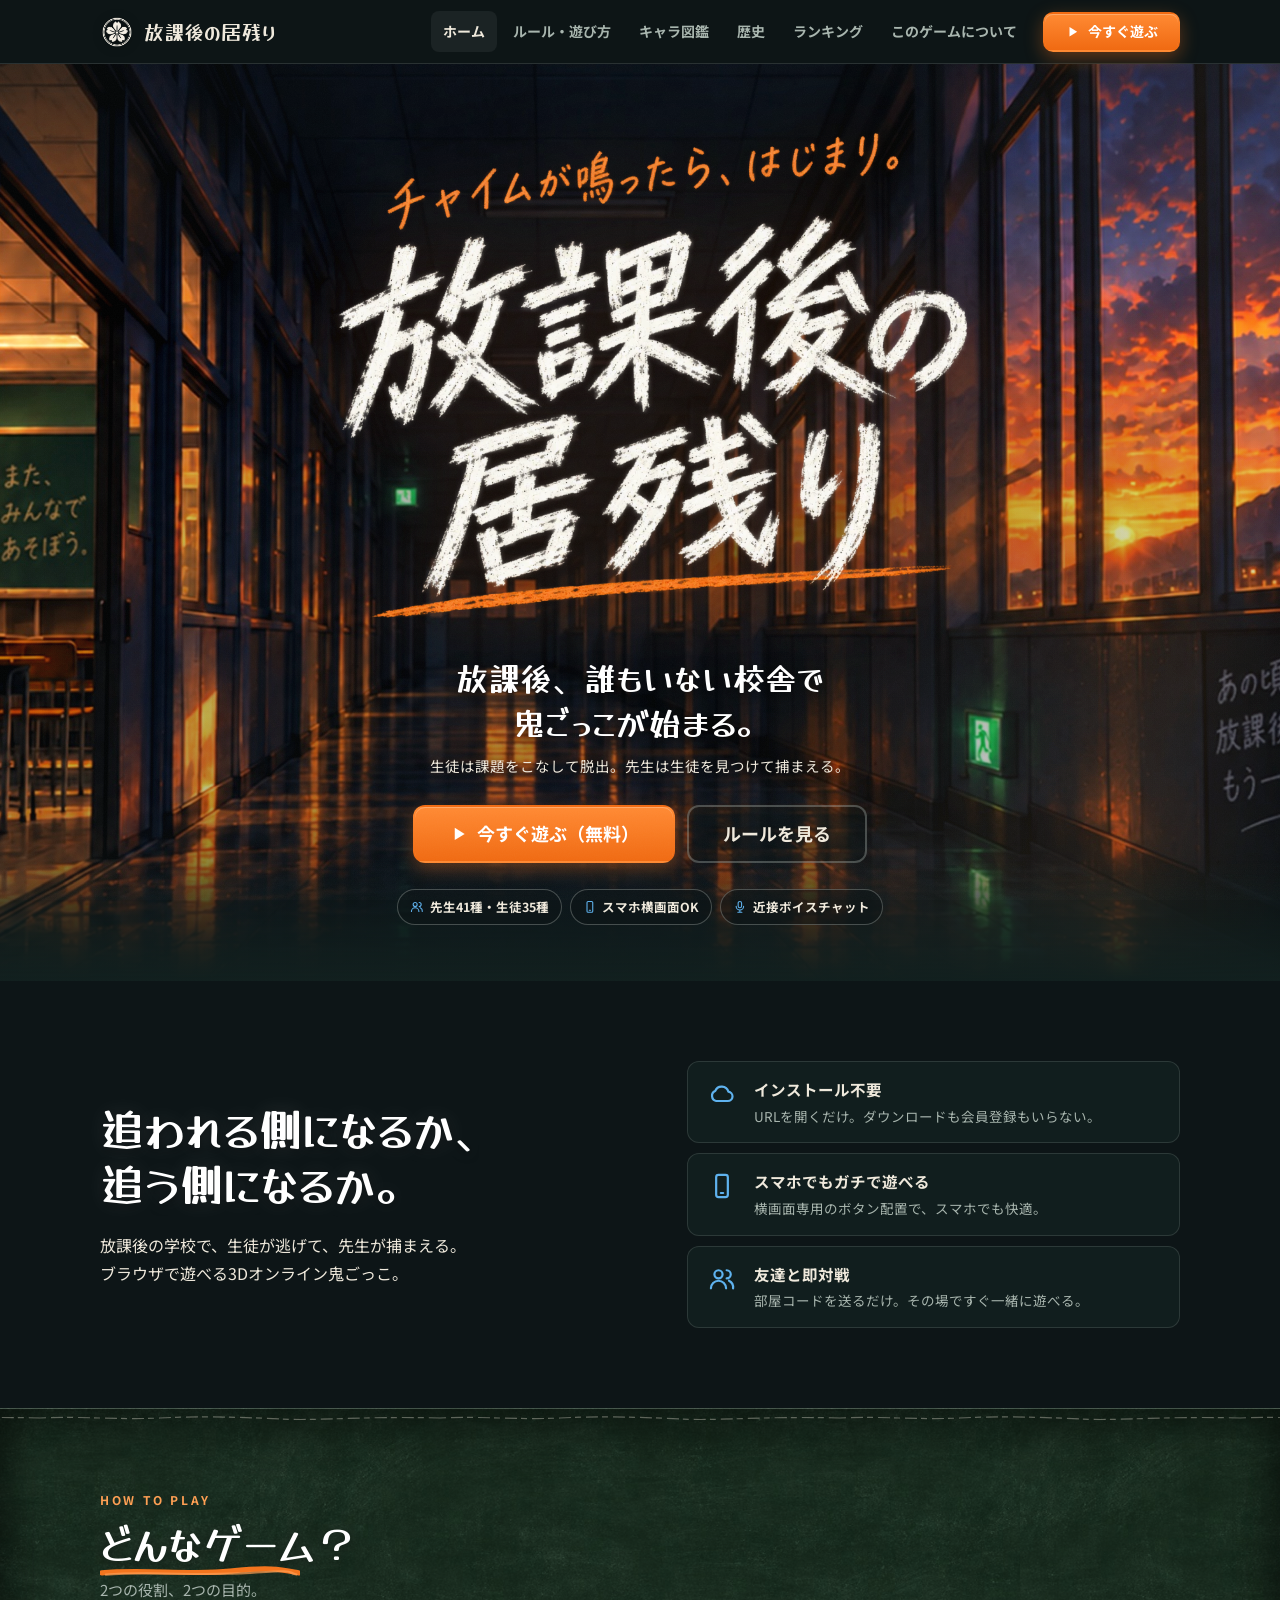
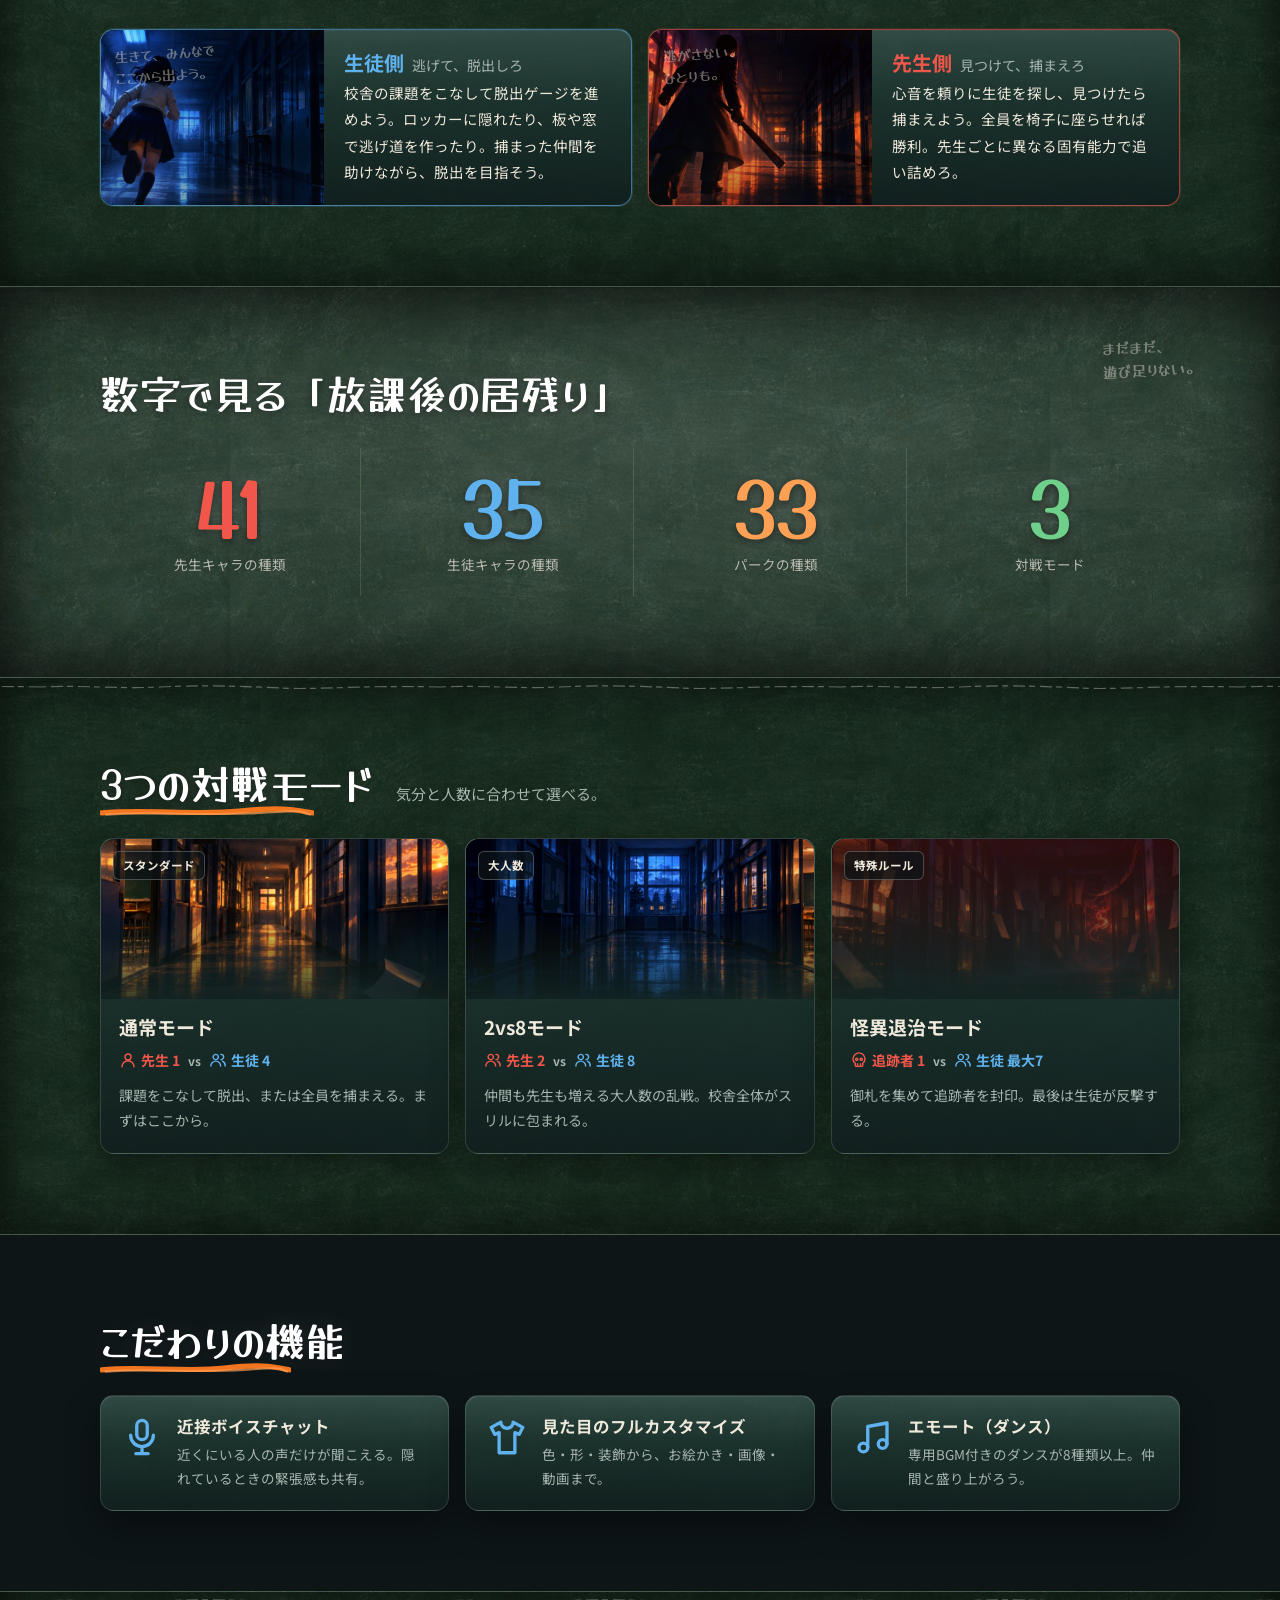
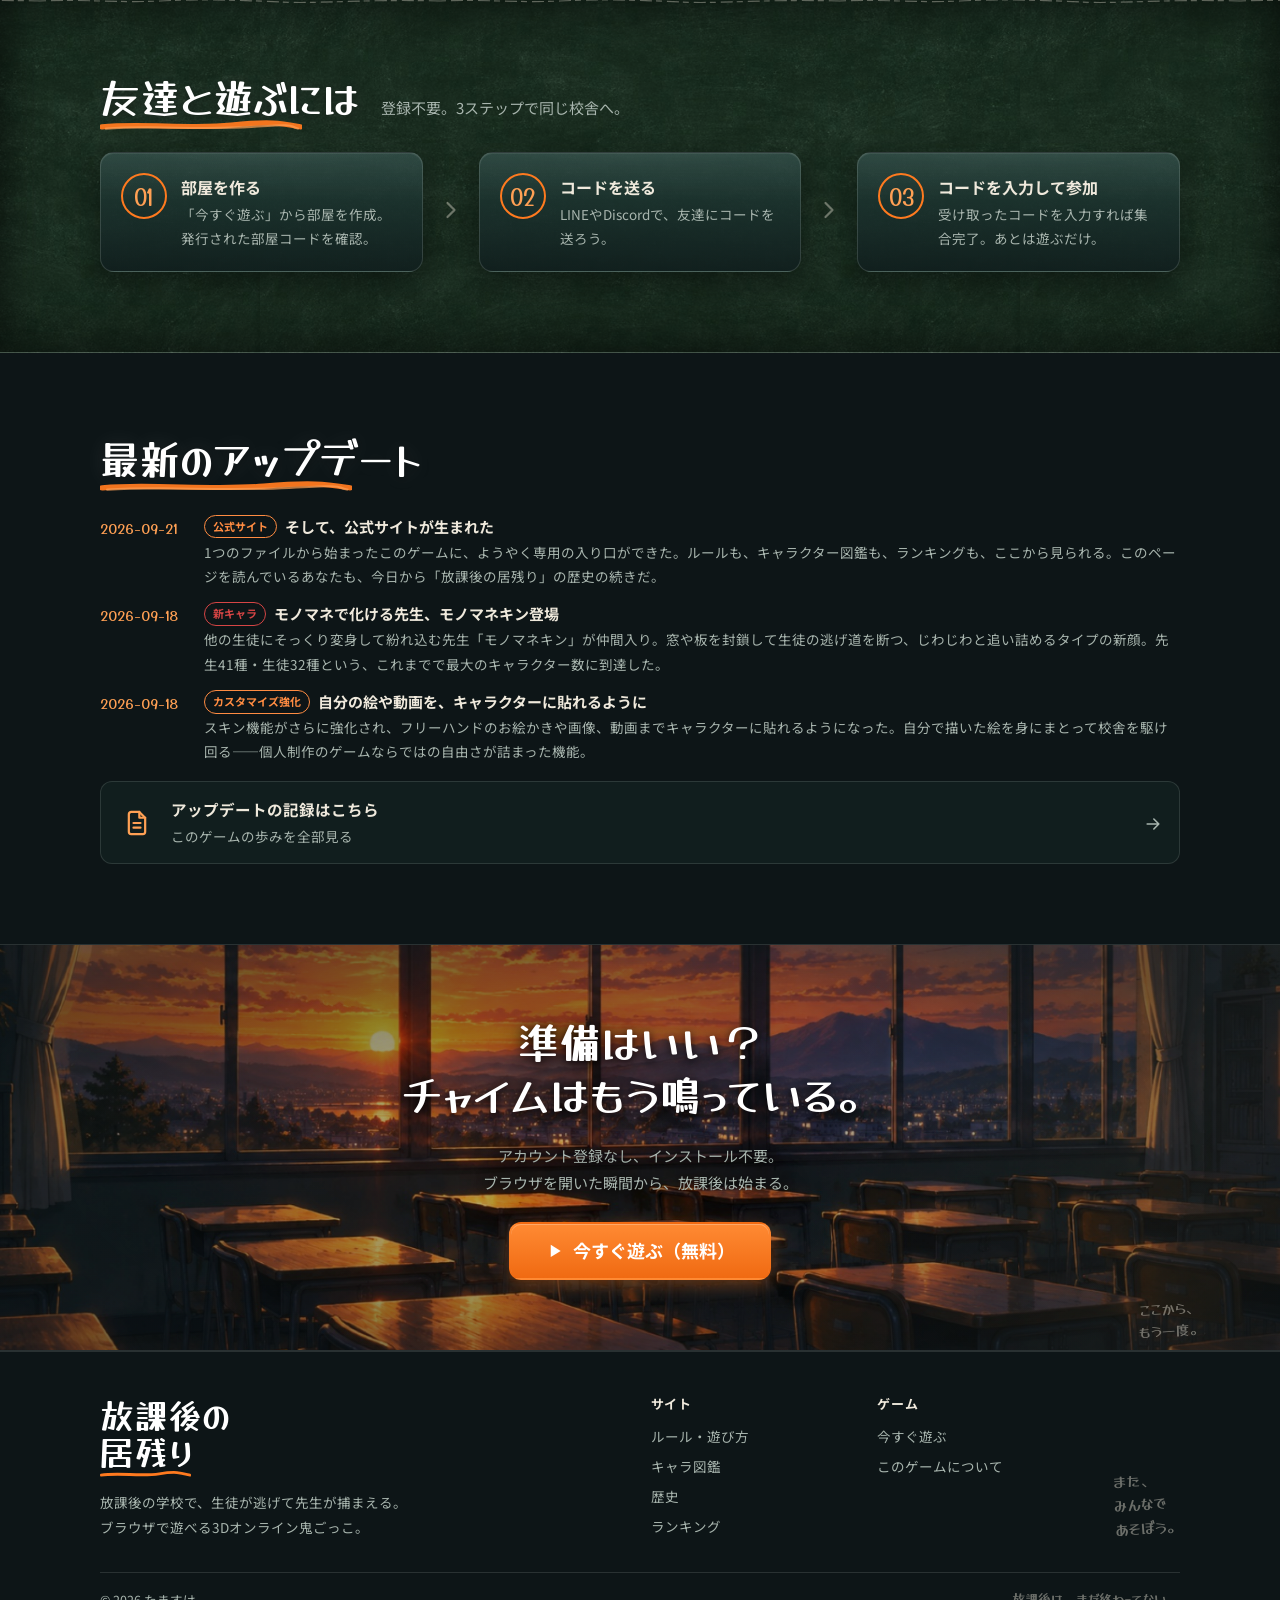
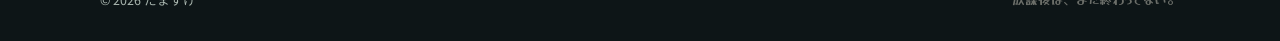
==== index.html @ cd4b58ac "初回コミット: 放課後の居残り公式サイト(デザイン案3・実画像あり) 6ページ構成(トップ/ルール/キャラ図鑑/歴史/ランキング/このゲームについて)。 素のHTML+CSS+JS、ビルド不要。ゲーム" ====
<!DOCTYPE html>
<html lang="ja">
<head>
<meta charset="UTF-8">
<meta name="viewport" content="width=device-width, initial-scale=1, viewport-fit=cover">
<title>放課後の居残り | ブラウザで遊べる3Dオンライン鬼ごっこ</title>
<meta name="description" content="放課後の学校で生徒が逃げて先生が捕まえる、ブラウザ3Dオンライン鬼ごっこ。インストール不要・無料・スマホ対応。先生41種・生徒35種から選べる。">
<meta property="og:title" content="放課後の居残り | ブラウザで遊べる3Dオンライン鬼ごっこ">
<meta property="og:description" content="放課後の学校で生徒が逃げて先生が捕まえる、ブラウザ3Dオンライン鬼ごっこ。インストール不要・無料・スマホ対応。先生41種・生徒35種から選べる。">
<meta property="og:image" content="https://houkago-inokori.com/img/ogp.png">
<meta property="og:url" content="https://houkago-inokori.com/">
<meta property="og:type" content="website">
<meta property="og:site_name" content="放課後の居残り">
<meta name="twitter:card" content="summary_large_image">
<meta name="theme-color" content="#0d1517">
<link rel="icon" href="img/favicon.png" type="image/png" sizes="512x512">
<link rel="apple-touch-icon" href="img/apple-touch-icon.png">
<link rel="preconnect" href="https://fonts.googleapis.com">
<link rel="preconnect" href="https://fonts.gstatic.com" crossorigin>
<link rel="stylesheet" href="https://fonts.googleapis.com/css2?family=Noto+Sans+JP:wght@400;700&family=Yusei+Magic&display=swap">
<link rel="stylesheet" href="css/style.css">
<link rel="preload" as="image" href="img/bg/hero.jpg" fetchpriority="high">
<link rel="preload" as="image" href="img/hero-title.webp" fetchpriority="high">
</head>
<body>
<a class="skip-link" href="#main">本文へ</a>
<div class="grain" aria-hidden="true"></div>
<header class="site-header">
  <div class="container">
    <a class="brand" href="index.html"><img class="brand__mark" src="img/logo-mark.png" alt="" width="34" height="34" decoding="async"><span class="brand__name">放課後の居残り</span></a>
    <div class="header__spacer"></div>
    <nav class="nav-desktop" aria-label="メインメニュー"><a href="index.html">ホーム</a><a href="rules.html">ルール・遊び方</a><a href="characters.html">キャラ図鑑</a><a href="history.html">歴史</a><a href="ranking.html">ランキング</a><a href="about.html">このゲームについて</a></nav>
    <a class="btn btn--primary header__cta" href="https://tanakatakeshi811-spec.github.io/houkago-inokori/"><svg class="ic " aria-hidden="true"><use href="#i-play"/></svg>今すぐ遊ぶ</a>
    <button class="nav-toggle" aria-label="メニューを開く" aria-expanded="false"><svg class="ic " aria-hidden="true"><use href="#i-menu"/></svg></button>
  </div>
</header>
<div class="drawer">
  <div class="drawer__backdrop"></div>
  <div class="drawer__panel" role="dialog" aria-label="メニュー">
    <div class="drawer__head"><span class="drawer__title">MENU</span><button class="nav-toggle drawer__close" aria-label="メニューを閉じる"><svg class="ic " aria-hidden="true"><use href="#i-x"/></svg></button></div>
    <nav><a href="index.html">ホーム<svg class="ic " aria-hidden="true"><use href="#i-chevron-right"/></svg></a><a href="rules.html">ルール・遊び方<svg class="ic " aria-hidden="true"><use href="#i-chevron-right"/></svg></a><a href="characters.html">キャラ図鑑<svg class="ic " aria-hidden="true"><use href="#i-chevron-right"/></svg></a><a href="history.html">歴史<svg class="ic " aria-hidden="true"><use href="#i-chevron-right"/></svg></a><a href="ranking.html">ランキング<svg class="ic " aria-hidden="true"><use href="#i-chevron-right"/></svg></a><a href="about.html">このゲームについて<svg class="ic " aria-hidden="true"><use href="#i-chevron-right"/></svg></a></nav>
    <a class="btn btn--primary btn--block" href="https://tanakatakeshi811-spec.github.io/houkago-inokori/"><svg class="ic " aria-hidden="true"><use href="#i-play"/></svg>今すぐ遊ぶ（無料）</a>
  </div>
</div>
<main id="main">

<section class="hero">
  <div class="bg-anim bg-anim--corridor" aria-hidden="true"></div>
  <div class="bg-rays" aria-hidden="true"></div>
  <div class="dust" aria-hidden="true"></div>
  <div class="container">
    <h1 class="hero__logo"><img src="img/hero-title.webp" alt="チャイムが鳴ったら、はじまり。放課後の居残り" width="1100" height="825" fetchpriority="high" decoding="async"></h1>
    <p class="hero__lead">放課後、誰もいない校舎で<br>鬼ごっこが始まる。</p>
    <p class="hero__sub">生徒は課題をこなして脱出。先生は生徒を見つけて捕まえる。</p>
    <div class="hero__cta">
      <a class="btn btn--primary btn--lg btn--glow" href="https://tanakatakeshi811-spec.github.io/houkago-inokori/"><svg class="ic " aria-hidden="true"><use href="#i-play"/></svg>今すぐ遊ぶ（無料）</a>
      <a class="btn btn--outline btn--lg" href="rules.html">ルールを見る</a>
    </div>
    <div class="hero__badges">
      <span class="badge"><svg class="ic " aria-hidden="true"><use href="#i-users"/></svg>先生41種・生徒35種</span>
      <span class="badge"><svg class="ic " aria-hidden="true"><use href="#i-phone"/></svg>スマホ横画面OK</span>
      <span class="badge"><svg class="ic " aria-hidden="true"><use href="#i-mic"/></svg>近接ボイスチャット</span>
    </div>
  </div>
</section>

<section class="section">
  <div class="container intro">
    <div class="reveal">
      <h2 class="h-chalk h-chalk--plain">追われる側になるか、<br>追う側になるか。</h2>
      <p class="lead">放課後の学校で、生徒が逃げて、先生が捕まえる。<br>ブラウザで遊べる3Dオンライン鬼ごっこ。</p>
    </div>
    <div class="feature-list" data-stagger>
      <div class="feature reveal"><div class="feature__icon"><svg class="ic " aria-hidden="true"><use href="#i-cloud"/></svg></div><div><div class="feature__title">インストール不要</div><div class="feature__text">URLを開くだけ。ダウンロードも会員登録もいらない。</div></div></div>
      <div class="feature reveal reveal--d1"><div class="feature__icon"><svg class="ic " aria-hidden="true"><use href="#i-phone"/></svg></div><div><div class="feature__title">スマホでもガチで遊べる</div><div class="feature__text">横画面専用のボタン配置で、スマホでも快適。</div></div></div>
      <div class="feature reveal reveal--d2"><div class="feature__icon"><svg class="ic " aria-hidden="true"><use href="#i-users"/></svg></div><div><div class="feature__title">友達と即対戦</div><div class="feature__text">部屋コードを送るだけ。その場ですぐ一緒に遊べる。</div></div></div>
    </div>
  </div>
</section>

<section class="section section--board">
  <div class="container">
    <div class="section-head reveal">
      <div class="eyebrow">HOW TO PLAY</div>
      <h2 class="h-chalk">どんなゲーム？</h2>
      <p class="lead">2つの役割、2つの目的。</p>
    </div>
    <div class="grid grid--2" data-stagger>
      <div class="card role-card role-card--blue card--blue reveal">
        <div class="role-card__art"><span class="hand role-card__hand">生きて、みんなで<br>ここから出よう。</span></div>
        <div class="role-card__body">
          <h3 class="role-card__title t-blue">生徒側<small>逃げて、脱出しろ</small></h3>
          <p>校舎の課題をこなして脱出ゲージを進めよう。ロッカーに隠れたり、板や窓で逃げ道を作ったり。捕まった仲間を助けながら、脱出を目指そう。</p>
        </div>
      </div>
      <div class="card role-card role-card--red card--red reveal reveal--d1">
        <div class="role-card__art"><span class="hand role-card__hand">逃がさない。<br>ひとりも。</span></div>
        <div class="role-card__body">
          <h3 class="role-card__title t-red">先生側<small>見つけて、捕まえろ</small></h3>
          <p>心音を頼りに生徒を探し、見つけたら捕まえよう。全員を椅子に座らせれば勝利。先生ごとに異なる固有能力で追い詰めろ。</p>
        </div>
      </div>
    </div>
  </div>
</section>

<section class="section stats-band">
  <div class="container stats-wrap">
    <h2 class="h-chalk h-chalk--plain reveal" style="margin-bottom:22px">数字で見る「放課後の居残り」</h2>
    <span class="hand" aria-hidden="true">まだまだ、<br>遊び足りない。</span>
    <div class="stats reveal">
      <div class="stat stat--red"><div class="stat__num" data-count="41">41</div><div class="stat__label">先生キャラの種類</div></div>
      <div class="stat stat--blue"><div class="stat__num" data-count="35">35</div><div class="stat__label">生徒キャラの種類</div></div>
      <div class="stat stat--orange"><div class="stat__num" data-count="33">33</div><div class="stat__label">パークの種類</div></div>
      <div class="stat stat--green"><div class="stat__num" data-count="3">3</div><div class="stat__label">対戦モード</div></div>
    </div>
  </div>
</section>

<section class="section section--board">
  <div class="container">
    <div class="head-row reveal">
      <h2 class="h-chalk">3つの対戦モード</h2>
      <p class="lead">気分と人数に合わせて選べる。</p>
    </div>
    <div class="grid grid--3" data-stagger>
      <div class="card mode-card mode-card--1 card--hover reveal">
        <div class="mode-card__art"><span class="mode-card__badge">スタンダード</span></div>
        <div class="mode-card__body">
          <h3 class="mode-card__title">通常モード</h3>
          <div class="vs"><span class="vs__side vs__side--red"><svg class="ic " aria-hidden="true"><use href="#i-user"/></svg>先生 1</span><span class="vs__x">vs</span><span class="vs__side vs__side--blue"><svg class="ic " aria-hidden="true"><use href="#i-users"/></svg>生徒 4</span></div>
          <p class="mode-card__text">課題をこなして脱出、または全員を捕まえる。まずはここから。</p>
        </div>
      </div>
      <div class="card mode-card mode-card--2 card--hover reveal reveal--d1">
        <div class="mode-card__art"><span class="mode-card__badge">大人数</span></div>
        <div class="mode-card__body">
          <h3 class="mode-card__title">2vs8モード</h3>
          <div class="vs"><span class="vs__side vs__side--red"><svg class="ic " aria-hidden="true"><use href="#i-users"/></svg>先生 2</span><span class="vs__x">vs</span><span class="vs__side vs__side--blue"><svg class="ic " aria-hidden="true"><use href="#i-users"/></svg>生徒 8</span></div>
          <p class="mode-card__text">仲間も先生も増える大人数の乱戦。校舎全体がスリルに包まれる。</p>
        </div>
      </div>
      <div class="card mode-card mode-card--3 card--hover reveal reveal--d2">
        <div class="mode-card__art"><span class="mode-card__badge">特殊ルール</span></div>
        <div class="mode-card__body">
          <h3 class="mode-card__title">怪異退治モード</h3>
          <div class="vs"><span class="vs__side vs__side--red"><svg class="ic " aria-hidden="true"><use href="#i-skull"/></svg>追跡者 1</span><span class="vs__x">vs</span><span class="vs__side vs__side--blue"><svg class="ic " aria-hidden="true"><use href="#i-users"/></svg>生徒 最大7</span></div>
          <p class="mode-card__text">御札を集めて追跡者を封印。最後は生徒が反撃する。</p>
        </div>
      </div>
    </div>
  </div>
</section>

<section class="section">
  <div class="container">
    <h2 class="h-chalk reveal" style="margin-bottom:22px">こだわりの機能</h2>
    <div class="grid grid--3" data-stagger>
      <div class="card func-card reveal"><svg class="ic " aria-hidden="true"><use href="#i-mic"/></svg><div><h3 class="func-card__title">近接ボイスチャット</h3><p class="func-card__text">近くにいる人の声だけが聞こえる。隠れているときの緊張感も共有。</p></div></div>
      <div class="card func-card reveal reveal--d1"><svg class="ic " aria-hidden="true"><use href="#i-shirt"/></svg><div><h3 class="func-card__title">見た目のフルカスタマイズ</h3><p class="func-card__text">色・形・装飾から、お絵かき・画像・動画まで。</p></div></div>
      <div class="card func-card reveal reveal--d2"><svg class="ic " aria-hidden="true"><use href="#i-music"/></svg><div><h3 class="func-card__title">エモート（ダンス）</h3><p class="func-card__text">専用BGM付きのダンスが8種類以上。仲間と盛り上がろう。</p></div></div>
    </div>
  </div>
</section>

<section class="section section--board">
  <div class="container">
    <div class="head-row reveal">
      <h2 class="h-chalk">友達と遊ぶには</h2>
      <p class="lead">登録不要。3ステップで同じ校舎へ。</p>
    </div>
    <div class="steps" data-stagger>
      <div class="card step reveal"><div class="step__num">01</div><div><div class="step__title">部屋を作る</div><div class="step__text">「今すぐ遊ぶ」から部屋を作成。発行された部屋コードを確認。</div></div></div>
      <div class="step__arrow" aria-hidden="true"><svg class="ic " aria-hidden="true"><use href="#i-chevron-right"/></svg></div>
      <div class="card step reveal reveal--d1"><div class="step__num">02</div><div><div class="step__title">コードを送る</div><div class="step__text">LINEやDiscordで、友達にコードを送ろう。</div></div></div>
      <div class="step__arrow" aria-hidden="true"><svg class="ic " aria-hidden="true"><use href="#i-chevron-right"/></svg></div>
      <div class="card step reveal reveal--d2"><div class="step__num">03</div><div><div class="step__title">コードを入力して参加</div><div class="step__text">受け取ったコードを入力すれば集合完了。あとは遊ぶだけ。</div></div></div>
    </div>
  </div>
</section>

<section class="section">
  <div class="container">
    <h2 class="h-chalk reveal" style="margin-bottom:22px">最新のアップデート</h2>
    <div id="latest-updates" class="updates reveal"></div>
    <a class="row updates-link reveal" href="history.html">
      <div class="row__icon"><svg class="ic " aria-hidden="true"><use href="#i-file"/></svg></div>
      <div class="row__body"><div class="row__title">アップデートの記録はこちら</div><div class="row__sub">このゲームの歩みを全部見る</div></div>
      <div class="row__end"><svg class="ic " aria-hidden="true"><use href="#i-arrow-right"/></svg></div>
    </a>
  </div>
</section>

<section class="cta-band">
  <div class="bg-anim bg-anim--window" aria-hidden="true"></div>
  <div class="bg-rays" aria-hidden="true"></div>
  <div class="container reveal">
    <h2 class="h-chalk h-chalk--plain">準備はいい？<br>チャイムはもう鳴っている。</h2>
    <p class="lead lead--center">アカウント登録なし、インストール不要。<br>ブラウザを開いた瞬間から、放課後は始まる。</p>
    <a class="btn btn--primary btn--lg" href="https://tanakatakeshi811-spec.github.io/houkago-inokori/"><svg class="ic " aria-hidden="true"><use href="#i-play"/></svg>今すぐ遊ぶ（無料）</a>
  </div>
  <span class="hand" aria-hidden="true">ここから、<br>もう一度。</span>
</section>

</main>
<footer class="site-footer">
  <div class="container">
    <div class="footer-grid">
      <div>
        <div class="footer__logo">放課後の<br>居残り</div>
        <p class="footer__desc">放課後の学校で、生徒が逃げて先生が捕まえる。ブラウザで遊べる3Dオンライン鬼ごっこ。</p>
      </div>
      <div class="footer__cols">
        <div class="footer__col"><h4>サイト</h4><a href="rules.html">ルール・遊び方</a><a href="characters.html">キャラ図鑑</a><a href="history.html">歴史</a><a href="ranking.html">ランキング</a></div>
        <div class="footer__col"><h4>ゲーム</h4><a href="https://tanakatakeshi811-spec.github.io/houkago-inokori/">今すぐ遊ぶ</a><a href="about.html">このゲームについて</a></div>
      </div>
      <div class="footer__hand"><span class="hand">また、<br>みんなで<br>あそぼう。</span></div>
    </div>
    <div class="footer__bottom"><span>&copy; <span data-year>2026</span> たますけ</span><span class="hand">放課後は、まだ終わってない。</span></div>
  </div>
</footer>
<script src="js/common.js"></script>
<script src="js/history-data.js"></script>
</body>
</html>
---- css/style.css ----
/* ==========================================================================
   「放課後の居残り」公式サイト 共通スタイル
   -------------------------------------------------------------------------
   世界観: 放課後の、誰もいない校舎。夕暮れのオレンジ × 黒板のグリーン × チョークの白。
   フレームワーク不使用・ビルド不要。CSS変数を先頭にまとめてあるので、色や背景画像を
   変えたいときは :root だけ触ればよい。
   ========================================================================== */

/* ---------- 1. トークン（色・フォント・背景画像） ---------- */
:root {
  /* 色 */
  --ink: #0d1517;            /* いちばん暗い背景（ページ外周） */
  --bg: #12201f;             /* 通常の背景 */
  --board: #1a2e29;          /* 黒板グリーン（カード・帯） */
  --board-2: #22403a;        /* 黒板グリーン 明るめ */
  --line: rgba(230, 240, 230, 0.13);
  --line-strong: rgba(230, 240, 230, 0.26);
  --chalk: #efe9dc;          /* 本文テキスト（チョーク白） */
  --chalk-dim: #a8b5ae;      /* 補足テキスト */
  --chalk-faint: rgba(239, 233, 220, 0.42);
  --orange: #ff7a1f;         /* 夕暮れオレンジ（CTA・アクセント） */
  --orange-2: #ffa054;
  --red: #f0574a;            /* 先生側 */
  --blue: #5fb2ee;           /* 生徒側 */
  --green: #6fd08c;
  --yellow: #ffd166;
  --purple: #b48cf2;

  /* 文字 */
  --font-body: "Noto Sans JP", "Hiragino Sans", "Hiragino Kaku Gothic ProN", "Yu Gothic", "Meiryo", system-ui, sans-serif;
  --font-chalk: "Yusei Magic", "Hiragino Maru Gothic ProN", "Yu Gothic", sans-serif;

  /* 背景画像。AI生成の絵に差し替えるときは img/bg/ の同名ファイルを置き換えるだけでよい */
  --bg-window: url("../img/bg/window.jpg");
  --bg-corridor: url("../img/bg/corridor.jpg");
  --bg-board: url("../img/bg/board.jpg");
  /* 場面ごとの一枚絵。差し替えるときは img/bg/ の同名ファイルを置き換える */
  --bg-hero: url("../img/bg/hero.jpg");
  --art-student: url("../img/bg/howto-student.jpg");
  --art-teacher: url("../img/bg/howto-teacher.jpg");
  --art-mode1: url("../img/bg/mode-standard.jpg");
  --art-mode2: url("../img/bg/mode-2vs8.jpg");
  --art-mode3: url("../img/bg/mode-kaii.jpg");

  /* 寸法 */
  --container: 1120px;
  --gutter: 20px;
  --radius: 14px;
  --radius-lg: 20px;
  --header-h: 64px;
  --shadow: 0 18px 40px rgba(0, 0, 0, 0.45);
}

/* ---------- 2. リセット・基礎 ---------- */
*, *::before, *::after { box-sizing: border-box; }
html { scroll-behavior: smooth; -webkit-text-size-adjust: 100%; }
body {
  margin: 0;
  font-family: var(--font-body);
  font-size: 16px;
  line-height: 1.8;
  color: var(--chalk);
  background: var(--ink);
  overflow-x: hidden;
  -webkit-font-smoothing: antialiased;
}
img, svg, video { max-width: 100%; height: auto; display: block; }
a { color: var(--orange-2); text-decoration: none; }
a:hover { text-decoration: underline; text-underline-offset: 3px; }
button { font: inherit; color: inherit; cursor: pointer; border: 0; background: none; padding: 0; }
input { font: inherit; }
h1, h2, h3, h4 { margin: 0; line-height: 1.3; font-weight: 700; }
p { margin: 0 0 1em; }
p:last-child { margin-bottom: 0; }
ul { margin: 0; padding-left: 1.3em; }
:focus-visible { outline: 3px solid var(--orange); outline-offset: 3px; border-radius: 4px; }

[hidden] { display: none !important; }

.skip-link {
  position: absolute; left: 8px; top: -60px; z-index: 1000;
  background: var(--orange); color: #111; padding: 8px 14px; border-radius: 8px; font-weight: 700;
}
.skip-link:focus { top: 8px; }

.container { width: 100%; max-width: var(--container); margin: 0 auto; padding: 0 var(--gutter); }
.container--narrow { max-width: 860px; }

/* チョーク粉ノイズ（画面全体にうっすら） */
.grain {
  position: fixed; inset: 0; pointer-events: none; z-index: 5; opacity: 0.55;
  background-image: url("data:image/svg+xml,%3Csvg xmlns='http://www.w3.org/2000/svg' width='160' height='160'%3E%3Cfilter id='n'%3E%3CfeTurbulence type='fractalNoise' baseFrequency='0.9' numOctaves='2' stitchTiles='stitch'/%3E%3CfeColorMatrix values='0 0 0 0 1 0 0 0 0 1 0 0 0 0 1 0 0 0 0.05 0'/%3E%3C/filter%3E%3Crect width='100%25' height='100%25' filter='url(%23n)'/%3E%3C/svg%3E");
}

/* アイコン（common.js が <svg> スプライトを注入する） */
.ic { width: 1.25em; height: 1.25em; flex: none; stroke: currentColor; fill: none; stroke-width: 1.9; stroke-linecap: round; stroke-linejoin: round; vertical-align: -0.28em; display: inline-block; }
.ic--lg { width: 1.7em; height: 1.7em; }
.ic--xl { width: 2.4em; height: 2.4em; }

/* チョーク文字（見出しや手書きの一言） */
.chalk { font-family: var(--font-chalk); font-weight: 400; letter-spacing: 0.02em; }
.hand { font-family: var(--font-chalk); color: var(--chalk-faint); font-size: 15px; line-height: 1.6; transform: rotate(-4deg); display: inline-block; }
.hand--orange { color: var(--orange-2); opacity: 0.9; }

/* ---------- 3. ボタン ---------- */
.btn {
  display: inline-flex; align-items: center; justify-content: center; gap: 8px;
  min-height: 46px; padding: 10px 22px; border-radius: 10px;
  font-weight: 700; font-size: 15px; line-height: 1.2; white-space: nowrap;
  border: 2px solid transparent; transition: transform 0.15s, box-shadow 0.15s, background 0.15s;
}
.btn:hover { text-decoration: none; transform: translateY(-1px); }
.btn:active { transform: translateY(0); }
.btn--primary { background: linear-gradient(180deg, #ff8a33, #f06a12); color: #fff; box-shadow: 0 6px 18px rgba(255, 122, 31, 0.35), inset 0 1px 0 rgba(255, 255, 255, 0.25); position: relative; overflow: hidden; }
.btn--primary::after { content: ""; position: absolute; top: -40%; bottom: -40%; left: -30%; width: 40%; transform: skewX(-20deg) translateX(-120%); background: linear-gradient(90deg, transparent, rgba(255, 255, 255, 0.35), transparent); transition: transform 0.6s ease; pointer-events: none; }
.btn--primary:hover::after { transform: skewX(-20deg) translateX(420%); }
.btn--glow { animation: glow 2.6s ease-in-out infinite; }
@keyframes glow { 0%, 100% { box-shadow: 0 6px 18px rgba(255, 122, 31, 0.35), inset 0 1px 0 rgba(255, 255, 255, 0.25); } 50% { box-shadow: 0 10px 34px rgba(255, 122, 31, 0.7), inset 0 1px 0 rgba(255, 255, 255, 0.25); } }
.btn--primary:hover { box-shadow: 0 10px 24px rgba(255, 122, 31, 0.45), inset 0 1px 0 rgba(255, 255, 255, 0.25); }
.btn--outline { background: rgba(10, 20, 20, 0.35); color: var(--chalk); border-color: var(--line-strong); }
.btn--outline:hover { border-color: var(--chalk); }
.btn--lg { min-height: 58px; padding: 14px 34px; font-size: 18px; border-radius: 12px; }
.btn--block { width: 100%; }
.btn .ic { width: 1.1em; height: 1.1em; }

/* ---------- 4. ヘッダー ---------- */
.site-header {
  position: sticky; top: 0; z-index: 50;
  height: var(--header-h);
  background: rgba(13, 21, 23, 0.86);
  backdrop-filter: blur(10px); -webkit-backdrop-filter: blur(10px);
  border-bottom: 1px solid var(--line);
}
.site-header .container { height: 100%; display: flex; align-items: center; gap: 8px; }
.brand { display: inline-flex; align-items: center; gap: 8px; color: var(--chalk); font-family: var(--font-chalk); font-size: 17px; line-height: 1; min-width: 0; }
.brand:hover { text-decoration: none; }
.brand__mark { width: 30px; height: 30px; flex: none; object-fit: contain; filter: drop-shadow(0 1px 4px rgba(0, 0, 0, 0.5)); }
.brand__name { white-space: nowrap; overflow: hidden; text-overflow: ellipsis; }
.header__spacer { flex: 1; }
.nav-desktop { display: none; gap: 4px; }
.nav-desktop a { color: var(--chalk-dim); font-size: 14px; font-weight: 700; padding: 8px 12px; border-radius: 8px; }
.nav-desktop a:hover, .nav-desktop a[aria-current="page"] { color: var(--chalk); background: rgba(255, 255, 255, 0.06); text-decoration: none; }
.header__cta { min-height: 38px; padding: 6px 12px; font-size: 13px; flex: none; }
.nav-toggle { flex: none; width: 44px; height: 44px; display: inline-flex; align-items: center; justify-content: center; border-radius: 10px; color: var(--chalk); }
.nav-toggle:hover { background: rgba(255, 255, 255, 0.08); }
.nav-toggle .ic { width: 28px; height: 28px; }

/* ドロワー（スマホ・タブレット用） */
.drawer {
  position: fixed; inset: 0; z-index: 60; display: none;
}
.drawer.is-open { display: block; }
.drawer__backdrop { position: absolute; inset: 0; background: rgba(0, 0, 0, 0.6); }
.drawer__panel {
  position: absolute; top: 0; right: 0; bottom: 0; width: min(320px, 86vw);
  background: var(--board); border-left: 1px solid var(--line-strong);
  padding: 18px 20px 30px; overflow-y: auto; box-shadow: var(--shadow);
  transform: translateX(20px); opacity: 0; transition: transform 0.22s, opacity 0.22s;
}
.drawer.is-open .drawer__panel { transform: none; opacity: 1; }
.drawer__head { display: flex; align-items: center; justify-content: space-between; margin-bottom: 14px; }
.drawer__title { font-family: var(--font-chalk); font-size: 18px; }
.drawer nav a { display: flex; align-items: center; justify-content: space-between; padding: 14px 6px; border-bottom: 1px solid var(--line); color: var(--chalk); font-weight: 700; }
.drawer nav a:hover { text-decoration: none; color: var(--orange-2); }
.drawer nav a[aria-current="page"] { color: var(--orange-2); }
.drawer nav a .ic { color: var(--chalk-dim); }
.drawer .btn { margin-top: 22px; }

@media (min-width: 480px) {
  .site-header .container { gap: 14px; }
  .brand { font-size: 20px; gap: 10px; }
  .brand__mark { width: 34px; height: 34px; }
  .header__cta { min-height: 40px; padding: 8px 16px; font-size: 14px; }
}
@media (min-width: 1024px) {
  .nav-desktop { display: flex; }
  .nav-toggle { display: none; }
  .header__cta { padding: 8px 20px; }
}
@media (prefers-reduced-motion: reduce) {
  html { scroll-behavior: auto; }
  .drawer__panel { transition: none; }
}

/* ---------- 5. セクション共通 ---------- */
.section { padding: 56px 0; position: relative; }
.section--tight { padding: 40px 0; }
.section--board { position: relative; background: var(--board) var(--bg-board) center / 760px repeat; border-top: 1px solid var(--line); border-bottom: 1px solid var(--line); }
.section--board > .container { position: relative; z-index: 2; }
.section--board { box-shadow: inset 0 22px 44px rgba(0, 0, 0, 0.35), inset 0 -22px 44px rgba(0, 0, 0, 0.35); }
.section--board::after { content: ""; position: absolute; inset: 0; pointer-events: none; opacity: 0.85; background: var(--bg-board) center / 560px repeat; mix-blend-mode: soft-light; }
.section--ink { background: var(--ink); }
.section-head { margin-bottom: 26px; }
.eyebrow { font-size: 12px; letter-spacing: 0.22em; color: var(--orange-2); font-weight: 700; text-transform: uppercase; margin-bottom: 8px; }
.eyebrow--blue { color: var(--blue); }
.h-chalk {
  font-family: var(--font-chalk); font-weight: 400; font-size: clamp(28px, 4.6vw, 40px); line-height: 1.25; color: #fff;
  position: relative; display: inline-block; padding-bottom: 8px;
}
/* オレンジの手描き下線 */
.h-chalk::after {
  content: ""; position: absolute; left: 0; bottom: -2px; width: 78%; max-width: 300px; height: 12px;
  background: url("data:image/svg+xml,%3Csvg xmlns='http://www.w3.org/2000/svg' viewBox='0 0 200 14' preserveAspectRatio='none'%3E%3Cpath d='M2 8 C 40 3, 90 11, 130 6 S 180 4, 198 8' fill='none' stroke='%23ff7a1f' stroke-width='6' stroke-linecap='round' opacity='.95'/%3E%3Cpath d='M6 10 C 50 6, 100 12, 150 8 S 185 7, 196 10' fill='none' stroke='%23ffa054' stroke-width='2.5' stroke-linecap='round' opacity='.7'/%3E%3C/svg%3E") no-repeat left center / 100% 100%;
  transform-origin: left center; transform: scaleX(0); transition: transform 0.7s cubic-bezier(0.2, 0.7, 0.2, 1) 0.15s;
}
.in-view .h-chalk::after, .h-chalk.in-view::after, .no-io .h-chalk::after { transform: scaleX(1); }
.h-chalk { text-shadow: 0 0 22px rgba(255, 255, 255, 0.12), 0 2px 10px rgba(0, 0, 0, 0.5); }
.h-chalk--center { display: block; text-align: center; }
.h-chalk--center::after { left: 50%; transform: translateX(-50%); }
.h-chalk--plain::after { display: none; }
.lead { color: var(--chalk-dim); font-size: 15px; max-width: 640px; }
.lead--center { margin-left: auto; margin-right: auto; text-align: center; }
.head-row { display: flex; align-items: baseline; gap: 16px 22px; flex-wrap: wrap; margin-bottom: 22px; }
.head-row .lead { margin: 0; }
.center { text-align: center; }

/* グリッド */
.grid { display: grid; gap: 16px; }
.grid--2 { grid-template-columns: 1fr; }
.grid--3 { grid-template-columns: 1fr; }
.grid--4 { grid-template-columns: 1fr 1fr; }
@media (min-width: 640px) {
  .grid--2 { grid-template-columns: repeat(2, 1fr); }
  .grid--3 { grid-template-columns: repeat(3, 1fr); }
  .grid--4 { grid-template-columns: repeat(4, 1fr); }
}
@media (min-width: 900px) {
  .section { padding: 80px 0; }
  .section--tight { padding: 56px 0; }
}

/* カード */
.card {
  background:
    linear-gradient(180deg, rgba(255, 255, 255, 0.06), rgba(255, 255, 255, 0) 40%),
    linear-gradient(180deg, rgba(32, 62, 56, 0.8), rgba(15, 29, 28, 0.93)),
    var(--bg-board) center / 560px repeat;
  border: 1px solid rgba(230, 240, 230, 0.15); border-radius: var(--radius);
  padding: 20px; position: relative;
  box-shadow: inset 0 1px 0 rgba(255, 255, 255, 0.07), 0 14px 34px rgba(0, 0, 0, 0.38);
}
.card::after {
  content: ""; position: absolute; inset: 0; border-radius: inherit; pointer-events: none;
  background: radial-gradient(120% 70% at 50% -30%, rgba(255, 255, 255, 0.07), transparent 60%);
}
.card--hover { transition: transform 0.25s cubic-bezier(0.2, 0.7, 0.2, 1), border-color 0.25s, box-shadow 0.25s; }
.card--hover:hover { transform: translateY(-4px); border-color: rgba(255, 160, 84, 0.45); box-shadow: inset 0 1px 0 rgba(255, 255, 255, 0.07), 0 22px 44px rgba(0, 0, 0, 0.5), 0 0 0 1px rgba(255, 122, 31, 0.15); }
.card__title { font-size: 18px; margin-bottom: 8px; }
.card__text { color: var(--chalk-dim); font-size: 14.5px; }
.card--blue { border-color: rgba(95, 178, 238, 0.55); box-shadow: 0 0 0 1px rgba(95, 178, 238, 0.15), inset 0 1px 0 rgba(255, 255, 255, 0.04); }
.card--red { border-color: rgba(240, 87, 74, 0.6); box-shadow: 0 0 0 1px rgba(240, 87, 74, 0.15), inset 0 1px 0 rgba(255, 255, 255, 0.04); }
.t-blue { color: var(--blue); }
.t-red { color: var(--red); }
.t-orange { color: var(--orange-2); }
.t-dim { color: var(--chalk-dim); }
.t-small { font-size: 13px; }

/* アイコン付きの横長リスト行 */
.row-list { display: grid; gap: 10px; }
.row {
  display: flex; align-items: center; gap: 14px; padding: 14px 16px;
  background: rgba(20, 38, 35, 0.6); border: 1px solid var(--line); border-radius: 12px; color: var(--chalk);
}
.row:hover { text-decoration: none; border-color: var(--line-strong); }
.row__icon { width: 40px; height: 40px; flex: none; display: grid; place-items: center; color: var(--blue); }
.row__icon .ic { width: 28px; height: 28px; }
.row__body { flex: 1; min-width: 0; }
.row__title { font-weight: 700; font-size: 15.5px; }
.row__sub { color: var(--chalk-dim); font-size: 13.5px; }
.row__sep { color: var(--line-strong); padding: 0 8px; }
.row__end { color: var(--chalk-dim); flex: none; }

/* 帯型CTA */
.cta-band {
  position: relative; overflow: hidden; text-align: center; padding: 70px 0;
  background: var(--ink);
  border-top: 1px solid var(--line); border-bottom: 1px solid var(--line);
}
.cta-band::before { content: ""; position: absolute; inset: 0; z-index: 1; background: radial-gradient(ellipse at 50% 55%, rgba(13, 21, 23, 0.18), rgba(13, 21, 23, 0.6) 82%); }
.cta-band .h-chalk, .cta-band .lead { text-shadow: 0 2px 10px rgba(0, 0, 0, 0.95), 0 6px 30px rgba(0, 0, 0, 0.8); }
.cta-band > .container { position: relative; z-index: 2; }
.cta-band .hand { z-index: 2; }
.cta-band .h-chalk { font-size: clamp(26px, 5vw, 42px); margin-bottom: 14px; }
.cta-band .lead { margin: 0 auto 26px; }
.cta-band .hand { position: absolute; right: 6%; bottom: 8px; font-size: 14px; display: none; }
@media (min-width: 900px) { .cta-band .hand { display: inline-block; } }

/* パンくず */
.breadcrumb { font-size: 12.5px; color: var(--chalk-dim); margin-bottom: 14px; }
.breadcrumb a { color: var(--chalk-dim); }
.breadcrumb a:hover { color: var(--chalk); }

/* ページ帯（下層ページの先頭） */
.page-hero {
  position: relative; overflow: hidden; padding: 44px 0 40px;
  background: var(--ink);
  border-bottom: 1px solid var(--line);
}
.page-hero::before {
  content: ""; position: absolute; inset: 0; z-index: 1;
  background:
    linear-gradient(90deg, rgba(13, 21, 23, 0.8) 0%, rgba(13, 21, 23, 0.42) 48%, rgba(13, 21, 23, 0.08) 100%),
    linear-gradient(180deg, rgba(13, 21, 23, 0.3), transparent 40%);
}
.page-hero .h-chalk, .page-hero .lead { text-shadow: 0 3px 16px rgba(0, 0, 0, 0.9); }
.page-hero .container { position: relative; z-index: 2; }
.page-hero .hand { z-index: 2; }
.page-hero .bg-anim { background-position: center 68%; }
.page-hero .eyebrow, .page-hero .h-chalk, .page-hero .lead, .page-hero .breadcrumb, .page-hero .subnav { animation: chalk-in 0.8s cubic-bezier(0.2, 0.7, 0.2, 1) both; }
.page-hero .h-chalk { animation-delay: 0.15s; animation-duration: 1s; }
.page-hero .lead { animation-delay: 0.45s; }
.page-hero .subnav { animation-delay: 0.6s; }
.page-hero .h-chalk::after { animation: draw 0.7s cubic-bezier(0.2, 0.7, 0.2, 1) 0.9s both; transition: none; }
.page-hero .h-chalk { font-size: clamp(36px, 7vw, 60px); }
.page-hero .lead { margin-top: 12px; font-size: 16px; color: var(--chalk); }
.page-hero .hand { position: absolute; right: 24px; bottom: 0; display: none; }
@media (min-width: 900px) { .page-hero { padding: 64px 0 56px; } .page-hero .hand { display: inline-block; } }

/* ---------- 6. トップ：ヒーロー ---------- */
.hero {
  position: relative; overflow: hidden; min-height: calc(100svh - var(--header-h)); display: flex; align-items: center;
  background: var(--ink);
  padding: 44px 0 56px;
}
.bg-anim { position: absolute; inset: -3%; background: var(--ink) var(--bg-corridor) center / cover no-repeat; filter: saturate(1.12) contrast(1.06); will-change: transform; animation: kenburns 26s ease-in-out infinite alternate; }
.bg-anim--window { background-image: var(--bg-window); background-position: center 62%; }
.bg-anim--corridor { background-image: var(--bg-hero); }
.bg-rays { position: absolute; inset: 0; pointer-events: none; mix-blend-mode: screen; opacity: 0.55;
  background: linear-gradient(104deg, transparent 30%, rgba(255, 170, 80, 0.16) 44%, transparent 50%, rgba(255, 200, 120, 0.1) 58%, transparent 66%);
  background-size: 220% 100%; animation: rays 14s ease-in-out infinite alternate; }
.dust { position: absolute; inset: 0; pointer-events: none; overflow: hidden; }
.dust span { position: absolute; bottom: -10px; width: 4px; height: 4px; border-radius: 50%; background: rgba(255, 230, 190, 0.85); box-shadow: 0 0 8px rgba(255, 200, 120, 0.8); opacity: 0; animation: drift linear infinite; }
@keyframes kenburns { from { transform: scale(1); } to { transform: scale(1.07) translateY(-1.2%); } }
/* トップの絵は文字入りなので、動きをさらに小さくして両端を見せる */
.hero .bg-anim { inset: -1.5%; animation-name: kenburns-hero; }
@keyframes kenburns-hero { from { transform: scale(1); } to { transform: scale(1.035) translateY(-0.8%); } }
@keyframes rays { from { background-position: 0% 0; } to { background-position: 100% 0; } }
@keyframes drift { 0% { transform: translate3d(0, 0, 0); opacity: 0; } 12% { opacity: 0.9; } 88% { opacity: 0.7; } 100% { transform: translate3d(var(--dx, 20px), -110vh, 0); opacity: 0; } }
.hero::before {
  content: ""; position: absolute; inset: 0; z-index: 1;
  background:
    radial-gradient(56% 42% at 50% 52%, rgba(8, 14, 16, 0.34) 0%, rgba(8, 14, 16, 0.12) 62%, transparent 100%),
    linear-gradient(180deg, rgba(13, 21, 23, 0.34) 0%, rgba(13, 21, 23, 0) 30%, rgba(13, 21, 23, 0.26) 80%, rgba(13, 21, 23, 0.85) 100%);
}
.hero::after { content: ""; position: absolute; left: 0; right: 0; bottom: 0; height: 120px; z-index: 1; background: linear-gradient(180deg, transparent, var(--bg)); }
.hero .container { position: relative; z-index: 2; text-align: center; }
.hero .bg-rays, .hero .dust { z-index: 1; }
/* 登場アニメ（チョークが浮かび上がる） */
.hero__logo, .hero__lead, .hero__sub, .hero__cta, .hero__badges { animation: chalk-in 0.9s cubic-bezier(0.2, 0.7, 0.2, 1) both; }
.hero__logo { animation-delay: 0.15s; animation-duration: 1.2s; }
.hero__lead { animation-delay: 0.7s; }
.hero__sub { animation-delay: 0.85s; }
.hero__cta { animation-delay: 1s; }
.hero__badges { animation-delay: 1.15s; }
@keyframes chalk-in { from { opacity: 0; transform: translateY(18px); filter: blur(8px); letter-spacing: 0.08em; } to { opacity: 1; transform: none; filter: blur(0); letter-spacing: 0; } }
@keyframes draw { from { transform: scaleX(0); } to { transform: scaleX(1); } }
.hero__tag { font-family: var(--font-chalk); color: var(--orange-2); font-size: clamp(15px, 2.4vw, 20px); margin-bottom: 8px; text-shadow: 0 2px 12px rgba(0, 0, 0, 0.9); }
.hero__logo { margin: 0 0 6px; display: flex; justify-content: center; }
.hero__logo img {
  width: min(88vw, 620px); height: auto;
  filter: drop-shadow(0 8px 30px rgba(0, 0, 0, 0.75)) drop-shadow(0 0 40px rgba(255, 140, 60, 0.2));
}
@media (min-width: 900px) { .hero__logo img { width: min(60vw, 700px); } }
.hero__lead { font-family: var(--font-chalk); font-size: clamp(22px, 4.2vw, 32px); color: #fff; line-height: 1.4; margin: 22px 0 8px; text-shadow: 0 3px 16px rgba(0, 0, 0, 0.85); }
.hero__sub { color: var(--chalk); font-size: 14.5px; margin-bottom: 26px; text-shadow: 0 2px 12px rgba(0, 0, 0, 0.9); }
.hero__cta { display: flex; flex-direction: column; align-items: center; gap: 12px; }
.hero__badges { display: flex; flex-wrap: wrap; justify-content: center; gap: 8px; margin-top: 26px; }
.badge {
  display: inline-flex; align-items: center; gap: 6px; padding: 6px 12px; border-radius: 999px;
  background: rgba(13, 21, 23, 0.55); border: 1px solid var(--line-strong); font-size: 12.5px; font-weight: 700; color: var(--chalk);
}
.badge .ic { width: 1.1em; height: 1.1em; color: var(--blue); }
.hero .hand { position: absolute; z-index: 2; animation: chalk-in 1.2s ease 1.4s both; }
.hero .hand--l { left: 4%; top: 26%; }
.hero .hand--r { right: 4%; bottom: 20%; transform: rotate(3deg); }
@media (max-width: 899px) { .hero .hand { display: none; } }
@media (min-width: 640px) {
  .hero__cta { flex-direction: row; justify-content: center; }
}

/* ---------- 7. トップ：各セクション ---------- */
/* 追われる側か、追う側か */
.intro { display: grid; gap: 28px; align-items: start; }
.intro .h-chalk { font-size: clamp(30px, 5vw, 44px); }
.intro .lead { margin-top: 12px; color: var(--chalk); font-size: 16px; }
.feature-list { display: grid; gap: 10px; }
.feature { display: flex; gap: 14px; align-items: flex-start; padding: 14px 16px; background: rgba(20, 38, 35, 0.6); border: 1px solid var(--line); border-radius: 12px; }
.feature__icon { color: var(--blue); width: 36px; height: 36px; flex: none; display: grid; place-items: center; }
.feature__icon .ic { width: 28px; height: 28px; }
.feature__title { font-weight: 700; font-size: 15.5px; }
.feature__text { color: var(--chalk-dim); font-size: 13.5px; }
@media (min-width: 900px) { .intro { grid-template-columns: 1.1fr 1fr; gap: 44px; align-items: center; } }

/* どんなゲーム？（生徒側／先生側） */
.role-card { display: grid; grid-template-columns: 1fr; overflow: hidden; padding: 0; }
.role-card__art { min-height: 210px; position: relative; background: var(--ink) var(--bg-corridor) center / cover no-repeat; }
.role-card__art::after { content: ""; position: absolute; inset: 0; }
.role-card--blue .role-card__art::after { background: linear-gradient(205deg, rgba(16, 48, 84, 0.06) 40%, rgba(13, 21, 23, 0.4) 100%); }
.role-card--red .role-card__art::after { background: linear-gradient(205deg, rgba(110, 26, 26, 0.06) 40%, rgba(13, 21, 23, 0.4) 100%); }
.role-card__figure { position: absolute; left: 50%; bottom: 0; transform: translateX(-50%); height: 88%; width: auto; opacity: 0.95; filter: drop-shadow(0 6px 14px rgba(0, 0, 0, 0.6)); }
.role-card__hand { position: absolute; left: 14px; top: 12px; z-index: 1; font-size: 14px; }
.role-card__glyph { position: absolute; right: 10px; bottom: -8px; z-index: 1; font-family: var(--font-chalk); font-size: 120px; line-height: 1; opacity: 0.9; text-shadow: 0 0 30px currentColor; }
.role-card--blue .role-card__glyph, .card--blue .role-card__glyph { color: rgba(95, 178, 238, 0.55); }
.role-card--red .role-card__glyph, .card--red .role-card__glyph { color: rgba(240, 87, 74, 0.55); }
.role-card__body { padding: 20px; }
.role-card__title { font-size: 20px; margin-bottom: 4px; }
.role-card__title small { font-size: 14px; font-weight: 400; color: var(--chalk-dim); margin-left: 8px; }
.role-card__body p { color: var(--chalk); font-size: 14.5px; }
.role-card__list { list-style: none; padding: 0; display: grid; gap: 8px; margin-top: 12px; }
.role-card__list li { display: flex; gap: 10px; align-items: center; padding: 10px 12px; background: rgba(13, 21, 23, 0.45); border: 1px solid var(--line); border-radius: 10px; font-size: 14px; }
.role-card__list .ic { width: 22px; height: 22px; }
.role-card--blue .role-card__list .ic { color: var(--blue); }
.role-card--red .role-card__list .ic { color: var(--red); }
.role-card__warn { display: flex; gap: 8px; align-items: center; color: var(--orange-2); font-size: 13.5px; margin-top: 12px; font-weight: 700; }
@media (min-width: 640px) {
  .role-card { grid-template-columns: 42% 1fr; }
  .role-card__art { min-height: 100%; }
}

/* 数字で見る */
.stats { display: grid; grid-template-columns: repeat(2, 1fr); gap: 12px; }
.stat { text-align: center; padding: 20px 8px; border-right: 1px solid var(--line); }
.stat:nth-child(2n) { border-right: 0; }
.stat__num { font-family: var(--font-chalk); font-size: clamp(48px, 9vw, 76px); line-height: 1; font-weight: 400; }
.stat__label { color: var(--chalk-dim); font-size: 13.5px; margin-top: 8px; }
.stat--red .stat__num { color: var(--red); }
.stat--blue .stat__num { color: var(--blue); }
.stat--orange .stat__num { color: var(--orange-2); }
.stat--green .stat__num { color: var(--green); }
@media (min-width: 640px) {
  .stats { grid-template-columns: repeat(4, 1fr); }
  .stat:nth-child(2n) { border-right: 1px solid var(--line); }
  .stat:last-child { border-right: 0; }
}
.stats-wrap { position: relative; }
.stats-wrap .hand { position: absolute; right: 0; top: -34px; display: none; }
@media (min-width: 900px) { .stats-wrap .hand { display: inline-block; } }

/* 3つの対戦モード */
.mode-card { padding: 0; overflow: hidden; display: flex; flex-direction: column; }
.mode-card__art { height: 160px; position: relative; background: var(--ink) var(--bg-corridor) center / cover no-repeat; }
.mode-card__art::after { content: ""; position: absolute; inset: 0; background: linear-gradient(180deg, rgba(13, 21, 23, 0) 45%, rgba(20, 38, 35, 0.86) 100%); }
.mode-card--2 .mode-card__art { background-image: var(--bg-window); }
.mode-card--3 .mode-card__art::after { background: linear-gradient(180deg, rgba(120, 30, 30, 0.35), rgba(20, 38, 35, 0.95)); }
.mode-card__glyph { position: absolute; right: 16px; top: 12px; font-family: var(--font-chalk); font-size: 64px; line-height: 1; color: rgba(240, 87, 74, 0.8); text-shadow: 0 0 20px rgba(240, 87, 74, 0.6); }
.mode-card__badge { position: absolute; left: 12px; top: 12px; z-index: 1; font-size: 11.5px; font-weight: 700; padding: 3px 9px; border-radius: 6px; background: rgba(13, 21, 23, 0.7); border: 1px solid var(--line-strong); color: var(--chalk); }
.mode-card__body { padding: 16px 18px 20px; }
.mode-card__title { font-size: 19px; margin-bottom: 8px; }
.vs { display: flex; align-items: center; gap: 8px; font-weight: 700; font-size: 14px; margin-bottom: 10px; flex-wrap: wrap; }
.vs__side { display: inline-flex; align-items: center; gap: 4px; }
.vs__side .ic { width: 18px; height: 18px; }
.vs__side--red { color: var(--red); }
.vs__side--blue { color: var(--blue); }
.vs__x { color: var(--chalk-dim); font-size: 12px; }
.mode-card__text { color: var(--chalk-dim); font-size: 14px; }

/* こだわりの機能 */
.func-card { text-align: left; display: flex; gap: 14px; align-items: flex-start; }
.func-card .ic { width: 42px; height: 42px; color: var(--blue); flex: none; }
.func-card__title { font-size: 16.5px; margin-bottom: 4px; }
.func-card__text { color: var(--chalk-dim); font-size: 13.5px; }

/* 友達と遊ぶには（3ステップ） */
.steps { display: grid; gap: 14px; position: relative; }
.step { display: flex; gap: 14px; align-items: flex-start; }
.step__num { font-family: var(--font-chalk); font-size: 22px; width: 46px; height: 46px; border-radius: 50%; border: 2px solid var(--orange); color: var(--orange-2); display: grid; place-items: center; flex: none; }
.step__title { font-weight: 700; font-size: 16px; }
.step__text { color: var(--chalk-dim); font-size: 13.5px; }
.step__arrow { display: none; }
@media (min-width: 900px) {
  .steps { grid-template-columns: 1fr auto 1fr auto 1fr; align-items: center; }
  .step__arrow { display: block; color: var(--chalk-faint); }
  .step__arrow .ic { width: 28px; height: 28px; }
}

/* 最新のアップデート */
.updates { display: grid; gap: 12px; }
.update { display: flex; gap: 14px; align-items: flex-start; }
.update__date { font-family: var(--font-chalk); color: var(--orange-2); font-size: 14px; white-space: nowrap; padding-top: 3px; min-width: 90px; }
.update__title { font-weight: 700; font-size: 15px; }
.update__tag { display: inline-block; font-size: 11px; padding: 1px 8px; border-radius: 999px; border: 1px solid currentColor; margin-right: 8px; vertical-align: 2px; }
.update__body { color: var(--chalk-dim); font-size: 13.5px; }
.updates-link { margin-top: 18px; }
.updates-link .row__icon { color: var(--orange-2); }

/* ---------- 8. フッター ---------- */
.site-footer { background: var(--ink); border-top: 1px solid var(--line); padding: 44px 0 30px; position: relative; overflow: hidden; }
.footer-grid { display: grid; gap: 28px; }
.footer__logo { font-family: var(--font-chalk); font-size: 34px; line-height: 1.1; color: #fff; position: relative; display: inline-block; padding-bottom: 8px; }
.footer__logo::after { content: ""; position: absolute; left: 0; bottom: 0; width: 70%; height: 7px; background: url("data:image/svg+xml,%3Csvg xmlns='http://www.w3.org/2000/svg' viewBox='0 0 200 10' preserveAspectRatio='none'%3E%3Cpath d='M2 6 C 40 2, 90 8, 130 4 S 180 3, 198 6' fill='none' stroke='%23ff7a1f' stroke-width='4' stroke-linecap='round'/%3E%3C/svg%3E") no-repeat left center / 100% 100%; }
.footer__desc { color: var(--chalk-dim); font-size: 13.5px; margin-top: 12px; max-width: 320px; }
.footer__cols { display: grid; grid-template-columns: 1fr 1fr; gap: 18px; }
.footer__col h4 { font-size: 13px; color: var(--chalk); margin-bottom: 8px; letter-spacing: 0.06em; }
.footer__col a { display: block; color: var(--chalk-dim); font-size: 13.5px; padding: 3px 0; }
.footer__col a:hover { color: var(--chalk); }
.footer__hand { align-self: end; }
.footer__bottom { margin-top: 30px; padding-top: 16px; border-top: 1px solid var(--line); display: flex; flex-wrap: wrap; justify-content: space-between; gap: 8px; color: var(--chalk-dim); font-size: 12.5px; }
.footer__bottom .hand { transform: none; font-size: 13px; }
@media (min-width: 900px) {
  .footer-grid { grid-template-columns: 1.2fr 1fr auto; align-items: start; }
}

/* ---------- 9. ルールページ ---------- */
.subnav { display: grid; grid-template-columns: repeat(2, 1fr); gap: 8px; margin-top: 22px; position: relative; z-index: 1; }
.subnav a { display: block; text-align: center; padding: 10px 8px; border-radius: 10px; border: 1px solid var(--line-strong); background: rgba(13, 21, 23, 0.55); color: var(--chalk); font-weight: 700; font-size: 14px; }
.subnav a:hover { text-decoration: none; border-color: var(--chalk); }
.subnav a.is-active { background: var(--orange); border-color: var(--orange); color: #fff; }
@media (min-width: 640px) { .subnav { grid-template-columns: repeat(4, 1fr); max-width: 720px; } }

.rule-card { padding: 0; overflow: hidden; display: grid; grid-template-columns: 1fr; }
.rule-card__art { min-height: 190px; position: relative; background: var(--ink) var(--bg-corridor) center / cover no-repeat; }
.rule-card__art::after { content: ""; position: absolute; inset: 0; background: linear-gradient(205deg, rgba(13, 21, 23, 0.04) 40%, rgba(13, 21, 23, 0.36) 100%); }
.rule-card__art .role-card__figure { height: 82%; }
.rule-card__body { padding: 18px 18px 20px; }
.rule-card__title { font-size: 20px; margin-bottom: 12px; }
.rule-card__title small { font-size: 14px; font-weight: 400; color: var(--chalk); margin-left: 6px; }
@media (min-width: 640px) { .rule-card { grid-template-columns: 38% 1fr; } .rule-card__art { min-height: 100%; } }

/* 操作方法 */
.toggle { display: inline-flex; border: 1px solid var(--line-strong); border-radius: 10px; overflow: hidden; background: rgba(13, 21, 23, 0.55); }
.toggle button { padding: 8px 20px; font-weight: 700; font-size: 14px; color: var(--chalk-dim); }
.toggle button[aria-pressed="true"] { background: var(--blue); color: #0b1a24; }
.controls { display: grid; gap: 18px; }
.phone-mock { position: relative; border-radius: 26px; border: 3px solid #3a4a48; background: var(--ink) var(--bg-corridor) center / cover no-repeat; aspect-ratio: 19.5 / 9; overflow: hidden; box-shadow: var(--shadow); }
.phone-mock::before { content: ""; position: absolute; inset: 0; background: linear-gradient(180deg, rgba(13, 21, 23, 0.05), rgba(13, 21, 23, 0.4)); }
.phone-mock__stick { position: absolute; left: 8%; bottom: 12%; width: 22%; aspect-ratio: 1; border-radius: 50%; border: 2px solid rgba(255, 255, 255, 0.35); background: rgba(255, 255, 255, 0.08); }
.phone-mock__stick::after { content: ""; position: absolute; left: 50%; top: 50%; width: 46%; height: 46%; transform: translate(-50%, -50%); border-radius: 50%; background: rgba(255, 255, 255, 0.6); }
.phone-mock__btn { position: absolute; width: 11%; aspect-ratio: 1; border-radius: 50%; background: rgba(255, 255, 255, 0.12); border: 2px solid rgba(255, 255, 255, 0.35); display: grid; place-items: center; color: #fff; }
.phone-mock__btn .ic { width: 55%; height: 55%; }
.phone-mock__hand { position: absolute; left: 8%; top: 12%; font-size: 15px; color: #fff; }
.phone-mock__notch { position: absolute; left: 0; top: 50%; transform: translateY(-50%); width: 14px; height: 26%; border-radius: 0 8px 8px 0; background: #0d1517; }
/* PC用モック（モニター＋キーボード＋マウス） */
.pc-mock { display: grid; gap: 0; justify-items: center; }
.pc-mock__screen {
  width: 100%; aspect-ratio: 16 / 10; position: relative; overflow: hidden;
  border-radius: 12px 12px 4px 4px; border: 3px solid #3a4a48; border-bottom-width: 14px;
  background: var(--ink) var(--bg-window) center / cover no-repeat; box-shadow: var(--shadow);
}
.pc-mock__screen::before { content: ""; position: absolute; inset: 0; background: linear-gradient(180deg, rgba(13, 21, 23, 0.06), rgba(13, 21, 23, 0.42)); }
.pc-mock__screen::after { content: ""; position: absolute; inset: 0; background: linear-gradient(104deg, transparent 42%, rgba(255, 255, 255, 0.07) 50%, transparent 58%); }
.pc-mock__hand { position: absolute; left: 7%; top: 10%; font-size: 15px; color: #fff; z-index: 1; }
.pc-mock__stand { width: 28%; height: 12px; background: #2b3836; border-radius: 0 0 6px 6px; }
.pc-mock__desk {
  width: 100%; margin-top: 14px; padding: 14px 16px; border-radius: 12px;
  border: 1px solid var(--line); background: rgba(13, 21, 23, 0.55);
  display: flex; align-items: center; justify-content: center; gap: 18px; flex-wrap: wrap;
}
.keycaps { display: grid; gap: 6px; justify-items: center; }
.keycap-row { display: flex; gap: 6px; }
.keycap {
  min-width: 34px; height: 34px; padding: 0 8px; border-radius: 7px;
  display: grid; place-items: center; font-size: 12.5px; font-weight: 700; color: var(--chalk-dim);
  background: linear-gradient(180deg, rgba(255, 255, 255, 0.1), rgba(255, 255, 255, 0.03));
  border: 1px solid var(--line-strong); box-shadow: 0 2px 0 rgba(0, 0, 0, 0.45);
}
.keycap--wide { min-width: 62px; }
.keycap--space { min-width: 120px; }
.keycap.is-on {
  color: #fff; border-color: var(--orange);
  background: linear-gradient(180deg, #ff8a33, #f06a12);
  box-shadow: 0 2px 0 rgba(0, 0, 0, 0.45), 0 0 16px rgba(255, 122, 31, 0.55);
}
.mouse {
  width: 38px; height: 58px; border-radius: 19px / 26px; position: relative;
  border: 2px solid var(--line-strong); background: linear-gradient(180deg, rgba(255, 255, 255, 0.1), rgba(255, 255, 255, 0.03));
}
.mouse::before { content: ""; position: absolute; left: 50%; top: 4px; width: 1px; height: 18px; background: var(--line-strong); }
.mouse__wheel { position: absolute; left: 50%; top: 8px; transform: translateX(-50%); width: 5px; height: 11px; border-radius: 3px; background: var(--orange); box-shadow: 0 0 10px rgba(255, 122, 31, 0.7); }
@media (min-width: 640px) { .pc-mock__desk { gap: 26px; } }
.keys { display: grid; gap: 8px; }
.key-row { display: flex; gap: 12px; align-items: center; padding: 10px 14px; border: 1px solid var(--line); border-radius: 10px; background: rgba(20, 38, 35, 0.6); font-size: 14.5px; }
.key-row .ic { width: 24px; height: 24px; color: var(--blue); }
.kbd { display: inline-block; min-width: 26px; padding: 1px 7px; border-radius: 6px; border: 1px solid var(--line-strong); background: rgba(255, 255, 255, 0.06); font-size: 12.5px; font-weight: 700; text-align: center; margin-right: 2px; }
@media (min-width: 900px) { .controls { grid-template-columns: 1.15fr 1fr; align-items: start; } }

/* モード（ルールページ内、横長） */
.mode-row { display: grid; grid-template-columns: 1fr; padding: 0; overflow: hidden; }
.mode-row__art { height: 110px; position: relative; background: var(--ink) var(--bg-corridor) center / cover no-repeat; }
.mode-row__art::after { content: ""; position: absolute; inset: 0; background: linear-gradient(90deg, rgba(13, 21, 23, 0) 50%, rgba(20, 38, 35, 0.86) 100%); }
.mode-row--2 .mode-row__art { background-image: var(--bg-window); }
.mode-row--3 .mode-row__art::after { background: linear-gradient(90deg, rgba(120, 30, 30, 0.4), rgba(20, 38, 35, 0.95)); }
.mode-row__body { padding: 14px 18px; display: grid; gap: 4px; }
.mode-row__title { font-size: 17px; }
.mode-row__text { color: var(--chalk-dim); font-size: 13.5px; }
@media (min-width: 640px) {
  .mode-row { grid-template-columns: 140px 1fr 1.2fr; align-items: center; }
  .mode-row__art { height: 100%; min-height: 96px; }
  .mode-row__text { border-left: 1px solid var(--line); padding: 8px 0 8px 18px; margin-right: 18px; }
}

/* ミニ体験 */
.tabs { display: grid; grid-template-columns: repeat(3, 1fr); gap: 8px; margin-bottom: 14px; }
.tabs button { padding: 10px 6px; border-radius: 10px; border: 1px solid var(--line-strong); background: rgba(13, 21, 23, 0.55); font-weight: 700; font-size: 14px; color: var(--chalk); }
.tabs button[aria-selected="true"] { background: var(--orange); border-color: var(--orange); color: #fff; }
.mg { display: none; }
.mg.is-active { display: block; }
.mg-head { display: grid; gap: 6px; margin-bottom: 14px; }
.mg-head h3 { font-size: 17px; }
.mg-head p { color: var(--chalk-dim); font-size: 13.5px; }
.mg-status { display: inline-block; font-size: 13px; font-weight: 700; padding: 5px 12px; border-radius: 999px; border: 1px solid var(--line-strong); background: rgba(13, 21, 23, 0.55); color: var(--chalk-dim); }
.mg-status.ok { color: var(--green); border-color: var(--green); }
.mg-status.bad { color: var(--red); border-color: var(--red); }
.mg-stage { display: flex; flex-wrap: wrap; justify-content: center; align-items: center; gap: 20px; padding: 20px; border-radius: 12px; background: rgba(13, 21, 23, 0.55); border: 1px solid var(--line); min-height: 230px; position: relative; overflow: hidden; }
.mg-stage__hint { font-family: var(--font-chalk); font-size: 22px; color: #fff; line-height: 1.4; text-align: center; width: 100%; }
@media (min-width: 640px) { .mg-stage__hint { width: auto; text-align: left; } }
.mg-stage__side { display: grid; gap: 12px; justify-items: center; text-align: center; }
@media (min-width: 640px) { .mg-stage__side { justify-items: start; text-align: left; } }
.mg-stage__side p { color: var(--chalk); font-size: 14px; }
.mg-btn { display: inline-flex; align-items: center; gap: 8px; min-height: 48px; padding: 10px 22px; border-radius: 10px; background: linear-gradient(180deg, #ff8a33, #f06a12); color: #fff; font-weight: 700; font-size: 15px; box-shadow: 0 6px 16px rgba(255, 122, 31, 0.35); user-select: none; -webkit-user-select: none; touch-action: manipulation; }
.mg-btn:active { transform: translateY(1px); }
.mg-foot { color: var(--chalk-dim); font-size: 13px; margin-top: 10px; text-align: center; }
.qte-ring { position: relative; width: 190px; height: 190px; flex: none; }
.qte-ring svg { width: 100%; height: 100%; transform: rotate(-90deg); }
.qte-ring .track { fill: none; stroke: rgba(255, 255, 255, 0.14); stroke-width: 14; }
.qte-ring .zone { fill: none; stroke: var(--orange); stroke-width: 14; }
.qte-center { position: absolute; inset: 0; display: grid; place-items: center; text-align: center; font-size: 13px; color: var(--chalk-dim); }
.mash-meter { width: 100%; height: 18px; border-radius: 999px; background: rgba(255, 255, 255, 0.1); overflow: hidden; border: 1px solid var(--line-strong); }
.mash-fill { height: 100%; width: 0; background: linear-gradient(90deg, var(--orange), var(--yellow)); transition: width 0.08s linear; }
.mash-buttons { display: flex; gap: 20px; justify-content: center; }
.mash-key { width: 88px; height: 88px; border-radius: 50%; border: 3px solid var(--line-strong); background: rgba(255, 255, 255, 0.06); font-family: var(--font-chalk); font-size: 34px; color: #fff; user-select: none; -webkit-user-select: none; touch-action: manipulation; }
.mash-key.pulse { animation: pulse 0.18s ease-out; border-color: var(--orange); }
@keyframes pulse { 0% { transform: scale(0.92); } 100% { transform: scale(1); } }
.dodge-stage { position: relative; width: 100%; max-width: 520px; height: 110px; }
.dodge-lane { position: absolute; left: 0; right: 0; bottom: 22px; height: 3px; background: var(--line-strong); }
.dodge-teacher, .dodge-player { position: absolute; bottom: 24px; font-size: 44px; line-height: 1; }
.dodge-player { right: 4%; }
.dodge-windup { position: absolute; left: 50%; top: 14px; transform: translateX(-50%) scale(0.6); opacity: 0; font-family: var(--font-chalk); color: var(--orange-2); font-size: 26px; transition: transform 0.12s, opacity 0.12s; }
.dodge-windup.show { opacity: 1; transform: translateX(-50%) scale(1); }
.dodge-flash { position: absolute; inset: 0; background: rgba(240, 87, 74, 0.55); opacity: 0; pointer-events: none; }
.dodge-flash.hit { animation: flash 0.4s ease-out; }
@keyframes flash { 0% { opacity: 1; } 100% { opacity: 0; } }

/* FAQ */
.faq { display: grid; gap: 10px; }
.faq details { border: 1px solid var(--line); border-radius: 12px; background: rgba(20, 38, 35, 0.6); }
.faq summary { list-style: none; cursor: pointer; display: flex; align-items: center; gap: 12px; padding: 14px 16px; font-weight: 700; font-size: 15px; }
.faq summary::-webkit-details-marker { display: none; }
.faq summary .ic { color: var(--blue); }
.faq summary .faq__chev { margin-left: auto; color: var(--chalk-dim); transition: transform 0.2s; }
.faq details[open] summary .faq__chev { transform: rotate(180deg); }
.faq__body { padding: 0 16px 16px 16px; color: var(--chalk-dim); font-size: 14px; }

/* ---------- 10. キャラ図鑑 ---------- */
.char-toolbar { display: grid; grid-template-columns: minmax(0, 1fr); gap: 12px; margin-bottom: 18px; }
.char-toolbar > * { min-width: 0; }
.side-tabs { display: grid; grid-template-columns: 1fr 1fr; gap: 10px; }
.side-tab { display: inline-flex; align-items: center; justify-content: center; gap: 8px; min-height: 50px; border-radius: 12px; border: 2px solid var(--line-strong); font-weight: 700; font-size: 17px; background: rgba(13, 21, 23, 0.55); color: var(--chalk); }
.side-tab .ic { width: 22px; height: 22px; }
.side-tab--red[aria-selected="true"] { background: linear-gradient(180deg, rgba(240, 87, 74, 0.9), rgba(190, 50, 40, 0.95)); border-color: var(--red); color: #fff; }
.side-tab--blue[aria-selected="true"] { background: linear-gradient(180deg, rgba(95, 178, 238, 0.9), rgba(40, 110, 170, 0.95)); border-color: var(--blue); color: #fff; }
.side-tab--red { color: var(--red); }
.side-tab--blue { color: var(--blue); }
.search { display: flex; align-items: center; gap: 10px; padding: 0 14px; min-height: 48px; border: 1px solid var(--line-strong); border-radius: 12px; background: rgba(13, 21, 23, 0.55); }
.search input { flex: 1; width: 100%; background: none; border: 0; color: var(--chalk); min-width: 0; font-size: 15px; -webkit-appearance: none; appearance: none; }
.search input::placeholder { color: var(--chalk-faint); }
.search .ic { color: var(--chalk-dim); }
.char-hint { display: flex; align-items: center; gap: 8px; color: var(--chalk-dim); font-size: 13px; justify-content: center; }
.char-grid { display: grid; grid-template-columns: repeat(2, 1fr); gap: 12px; }
.char-card {
  position: relative; overflow: hidden; border-radius: 14px; border: 1.5px solid var(--line-strong); min-height: 150px;
  padding: 14px 14px 12px; text-align: left; display: flex; flex-direction: column; justify-content: flex-end;
  color: #fff; transition: transform 0.16s, box-shadow 0.16s; width: 100%;
}
.char-card:hover { transform: translateY(-3px); box-shadow: var(--shadow); }
.char-card.is-selected { box-shadow: 0 0 0 2px var(--orange), var(--shadow); }
.char-card__glyph { position: absolute; left: -6px; top: -6px; font-family: var(--font-chalk); font-size: 110px; line-height: 1; opacity: 0.12; pointer-events: none; }
.char-card__side { font-size: 12px; font-weight: 700; margin-bottom: 4px; text-shadow: 0 1px 6px rgba(0, 0, 0, 0.8); }
.char-card__name { font-size: 18px; font-weight: 700; line-height: 1.25; text-shadow: 0 2px 8px rgba(0, 0, 0, 0.6); }
.char-card__tag { font-size: 12.5px; opacity: 0.9; display: flex; align-items: center; justify-content: space-between; gap: 6px; margin-top: 6px; }
.char-card--teacher .char-card__side { color: var(--red); }
.char-card--student .char-card__side { color: var(--blue); }
.char-empty { text-align: center; color: var(--chalk-dim); padding: 40px 0; }
.pager { display: flex; align-items: center; justify-content: center; gap: 6px; margin: 22px 0 6px; flex-wrap: wrap; }
.pager__label { color: var(--chalk-dim); font-size: 13px; margin-right: 8px; }
.pager button { min-width: 38px; height: 38px; padding: 0 8px; border-radius: 9px; border: 1px solid var(--line-strong); font-weight: 700; font-size: 14px; background: rgba(13, 21, 23, 0.55); }
.pager button[aria-current="page"] { background: var(--red); border-color: var(--red); color: #fff; }
.pager button:disabled { opacity: 0.35; cursor: default; }
.pager__dots { color: var(--chalk-dim); padding: 0 4px; }
.char-detail { margin-top: 22px; padding: 22px; border-radius: 16px; border: 1.5px solid var(--line-strong); background: linear-gradient(180deg, rgba(34, 64, 58, 0.7), rgba(20, 38, 35, 0.9)); position: relative; overflow: hidden; }
.char-detail[hidden] { display: none; }
.char-detail__bg { position: absolute; right: -20px; top: -30px; font-family: var(--font-chalk); font-size: 220px; line-height: 1; opacity: 0.08; pointer-events: none; }
.char-detail__close { position: absolute; right: 12px; top: 12px; width: 40px; height: 40px; border-radius: 50%; display: grid; place-items: center; background: rgba(13, 21, 23, 0.6); border: 1px solid var(--line-strong); }
.char-detail__head { position: relative; margin-bottom: 14px; padding-right: 48px; }
.char-detail__side { font-size: 12.5px; font-weight: 700; }
.char-detail__name { font-family: var(--font-chalk); font-size: clamp(28px, 6vw, 40px); line-height: 1.2; color: #fff; }
.char-detail__tag { color: var(--chalk-dim); font-size: 14px; }
.char-detail__intro { position: relative; font-size: 14.5px; margin-bottom: 12px; }
.abilities { display: grid; gap: 10px; position: relative; }
.ability { display: grid; grid-template-columns: auto 1fr; gap: 4px 14px; align-items: center; padding: 12px 14px; border-radius: 12px; border: 1px solid var(--line); background: rgba(13, 21, 23, 0.45); }
.ability__label { font-weight: 700; font-size: 15px; }
.ability--teacher .ability__label { color: var(--red); }
.ability--student .ability__label { color: var(--blue); }
.ability__meta { font-size: 11.5px; color: var(--chalk-dim); font-weight: 400; margin-left: 8px; }
.ability__text { color: var(--chalk); font-size: 14px; grid-column: 1 / -1; }
@media (min-width: 640px) { .ability { grid-template-columns: 180px 1fr; } .ability__text { grid-column: auto; } }
.char-cta { margin-top: 18px; padding: 0; display: grid; grid-template-columns: 96px 1fr auto; align-items: center; overflow: hidden; }
.char-cta__art { align-self: stretch; background: var(--ink) var(--bg-corridor) center / cover no-repeat; position: relative; }
.char-cta__art::after { content: ""; position: absolute; inset: 0; background: linear-gradient(90deg, rgba(20, 60, 100, 0.15), rgba(20, 38, 35, 0.82)); }
.char-cta__body { padding: 16px 12px; }
.char-cta__title { font-size: 18px; font-weight: 700; }
.char-cta__text { color: var(--chalk-dim); font-size: 13.5px; }
.char-cta__end { padding: 0 18px; color: var(--chalk-dim); }
.char-cta--red .char-cta__art::after { background: linear-gradient(90deg, rgba(120, 30, 30, 0.2), rgba(20, 38, 35, 0.82)); }
.char-cta--red .char-cta__title { color: var(--red); }
.char-cta--blue .char-cta__title { color: var(--blue); }
@media (min-width: 640px) { .char-grid { grid-template-columns: repeat(3, 1fr); } }
@media (min-width: 900px) {
  .char-toolbar { grid-template-columns: auto minmax(0, 1fr) auto; align-items: center; }
  .side-tabs { grid-template-columns: auto auto; }
  .side-tab { padding: 0 26px; }
  .char-grid { grid-template-columns: repeat(4, 1fr); gap: 14px; }
  .char-card { min-height: 176px; }
}

/* ---------- 11. 歴史（タイムライン） ---------- */
.timeline { position: relative; display: grid; gap: 22px; padding-left: 0; }
.tl { display: grid; grid-template-columns: 24px 1fr; gap: 14px; position: relative; }
.tl__rail { position: relative; }
.tl__rail::before { content: ""; position: absolute; left: 11px; top: 0; bottom: -22px; width: 2px; background: var(--line-strong); }
.tl:last-of-type .tl__rail::before { display: none; }
.tl__dot { position: relative; z-index: 1; width: 24px; height: 24px; border-radius: 50%; background: var(--ink); border: 3px solid var(--tl-color, var(--blue)); box-shadow: 0 0 12px color-mix(in srgb, var(--tl-color, var(--blue)) 60%, transparent); margin-top: 14px; }
.tl__date { font-family: var(--font-chalk); font-size: 16px; color: var(--chalk); margin-bottom: 6px; }
.tl__card { padding: 16px 18px; }
.tl__tag { display: inline-block; font-size: 11.5px; font-weight: 700; padding: 2px 10px; border-radius: 999px; border: 1px solid var(--tl-color, var(--blue)); color: var(--tl-color, var(--blue)); margin-bottom: 8px; }
.tl__title { font-size: 17px; margin-bottom: 6px; }
.tl__body { color: var(--chalk-dim); font-size: 14px; }
.tl__end { display: flex; align-items: center; gap: 14px; padding-left: 0; }
.tl__end .tl__dot { margin-top: 0; border-color: var(--chalk-faint); box-shadow: none; }
.tl__end span { font-weight: 700; }
@media (min-width: 640px) {
  .tl { grid-template-columns: 120px 24px 1fr; }
  .tl__date { text-align: right; margin: 12px 0 0; }
  .tl__end { padding-left: 134px; }
}

/* ---------- 12. ランキング ---------- */
.notice { display: flex; align-items: center; gap: 10px; padding: 12px 16px; border-radius: 12px; border: 1px solid rgba(240, 87, 74, 0.6); background: rgba(240, 87, 74, 0.08); font-size: 13.5px; }
.notice .ic { color: var(--red); }
.notice b { color: var(--red); }
.rank-meta { display: flex; flex-wrap: wrap; align-items: center; gap: 8px 18px; padding: 14px 18px; border-radius: 12px; border: 1px solid var(--line-strong); background: rgba(20, 38, 35, 0.6); font-weight: 700; font-size: 15px; margin: 14px 0 18px; }
.rank-meta .ic { color: var(--green); }
.rank-meta__sep { color: var(--line-strong); }
.podium { display: grid; grid-template-columns: repeat(3, 1fr); gap: 8px; align-items: end; padding: 24px 12px 18px; border-radius: 16px; border: 1px solid var(--line-strong); background: rgba(13, 21, 23, 0.5); }
.podium__item { text-align: center; padding: 14px 6px; border-radius: 12px; }
.podium__item--1 { order: 2; background: rgba(255, 209, 102, 0.08); border: 1px solid rgba(255, 209, 102, 0.5); }
.podium__item--2 { order: 1; }
.podium__item--3 { order: 3; }
.podium__rank { font-family: var(--font-chalk); font-size: 22px; line-height: 1; margin-bottom: 8px; display: flex; flex-direction: column; align-items: center; gap: 4px; }
.podium__rank .ic { width: 26px; height: 26px; }
.podium__item--1 .podium__rank { color: var(--yellow); font-size: 30px; }
.podium__item--2 .podium__rank { color: #cfd8dc; }
.podium__item--3 .podium__rank { color: #d9a066; }
.avatar { width: 64px; height: 64px; border-radius: 50%; margin: 0 auto 8px; display: grid; place-items: center; background: rgba(255, 255, 255, 0.08); border: 2px solid var(--line-strong); font-size: 30px; }
.podium__item--1 .avatar { width: 80px; height: 80px; border-color: var(--yellow); font-size: 38px; }
.podium__name { font-weight: 700; font-size: 14px; overflow: hidden; text-overflow: ellipsis; white-space: nowrap; }
.podium__pt { font-family: var(--font-chalk); font-size: 24px; line-height: 1.1; }
.podium__pt small { font-size: 13px; margin-left: 2px; }
.podium__item--1 .podium__pt { color: var(--yellow); font-size: 30px; }
.podium__item--2 .podium__pt { color: var(--blue); }
.podium__item--3 .podium__pt { color: var(--orange-2); }
.rank-list { display: grid; gap: 8px; margin-top: 12px; }
.rank-head, .rank-row__main { display: grid; grid-template-columns: 44px 1fr 56px 56px 56px 28px; align-items: center; gap: 6px; }
.rank-head { padding: 8px 12px; font-size: 12px; color: var(--chalk-dim); font-weight: 700; }
.rank-row { border: 1px solid var(--line); border-radius: 12px; background: rgba(20, 38, 35, 0.6); overflow: hidden; }
.rank-row--1 { border-color: rgba(255, 209, 102, 0.6); }
.rank-row--2 { border-color: rgba(207, 216, 220, 0.4); }
.rank-row--3 { border-color: rgba(217, 160, 102, 0.5); }
.rank-row__main { width: 100%; padding: 10px 12px; text-align: left; font-size: 14.5px; }
.rank-row__rank { font-family: var(--font-chalk); font-size: 18px; text-align: center; }
.rank-row--1 .rank-row__rank { color: var(--yellow); }
.rank-row--2 .rank-row__rank { color: #cfd8dc; }
.rank-row--3 .rank-row__rank { color: #d9a066; }
.rank-row__player { display: flex; align-items: center; gap: 10px; min-width: 0; }
.rank-row__player .avatar { width: 36px; height: 36px; margin: 0; font-size: 18px; flex: none; }
.rank-row__name { font-weight: 700; overflow: hidden; text-overflow: ellipsis; white-space: nowrap; }
.rank-row__num { text-align: right; font-variant-numeric: tabular-nums; }
.rank-row--1 .rank-row__pt { color: var(--yellow); font-weight: 700; }
.rank-row__chev { color: var(--chalk-dim); transition: transform 0.2s; justify-self: end; }
.rank-row[aria-expanded="true"] .rank-row__chev { transform: rotate(180deg); }
.rank-row__detail { display: none; padding: 4px 12px 14px; }
.rank-row.is-open .rank-row__detail { display: block; }
.rank-detail { display: grid; grid-template-columns: 1fr auto 1fr; gap: 8px; align-items: stretch; }
.rank-detail__side { padding: 10px 12px; border-radius: 10px; }
.rank-detail__side--blue { background: rgba(95, 178, 238, 0.1); border: 1px solid rgba(95, 178, 238, 0.4); }
.rank-detail__side--red { background: rgba(240, 87, 74, 0.1); border: 1px solid rgba(240, 87, 74, 0.4); }
.rank-detail__label { font-weight: 700; font-size: 13.5px; display: flex; align-items: center; gap: 6px; }
.rank-detail__side--blue .rank-detail__label { color: var(--blue); }
.rank-detail__side--red .rank-detail__label { color: var(--red); }
.rank-detail__val { font-size: 13px; color: var(--chalk-dim); }
.rank-detail__val b { color: var(--chalk); font-size: 15px; }
.rank-detail__total { display: grid; place-items: center; text-align: center; padding: 6px 10px; border-radius: 12px; background: rgba(13, 21, 23, 0.6); border: 1px solid var(--line-strong); min-width: 96px; }
.rank-detail__total small { font-size: 11px; color: var(--chalk-dim); display: block; }
.rank-detail__total b { font-family: var(--font-chalk); font-size: 22px; color: var(--green); display: block; line-height: 1.1; }
.rank-status { padding: 20px; text-align: center; color: var(--chalk-dim); }
.rank-status.bad { color: var(--red); }
.info-card ul { color: var(--chalk-dim); font-size: 14px; display: grid; gap: 4px; }
.info-card__head { display: flex; align-items: center; gap: 10px; margin-bottom: 8px; }
.info-card__head .ic { color: var(--blue); }
@media (min-width: 640px) {
  .rank-head, .rank-row__main { grid-template-columns: 56px 1fr 90px 90px 90px 32px; }
  .podium { gap: 16px; padding: 30px 20px 20px; }
}
@media (max-width: 480px) {
  .rank-head, .rank-row__main { grid-template-columns: 36px 1fr 48px 44px 44px 22px; font-size: 13px; }
  .rank-row__player .avatar { display: none; }
}

/* ---------- 13. このゲームについて ---------- */
.about-lead { display: grid; grid-template-columns: 1fr; padding: 0; overflow: hidden; }
.about-lead__body { padding: 22px; }
.about-lead__title { font-family: var(--font-chalk); font-size: clamp(24px, 4.5vw, 34px); color: #fff; margin-bottom: 8px; }
.about-lead__art { min-height: 150px; background: var(--ink) var(--bg-corridor) center / cover no-repeat; position: relative; }
.about-lead__art::after { content: ""; position: absolute; inset: 0; background: linear-gradient(90deg, rgba(20, 38, 35, 0.8), rgba(13, 21, 23, 0)); }
@media (min-width: 640px) { .about-lead { grid-template-columns: 1.2fr 1fr; } .about-lead__art { min-height: 100%; } .about-lead__art::after { background: linear-gradient(90deg, rgba(20, 38, 35, 0.92), rgba(13, 21, 23, 0)); } }
.creator { display: flex; gap: 18px; align-items: center; }
.creator__avatar { width: 84px; height: 84px; border-radius: 50%; flex: none; display: grid; place-items: center; background: #0d1517; border: 2px solid var(--line-strong); font-family: var(--font-chalk); font-size: 44px; color: #fff; }
.creator__name { font-size: 20px; font-weight: 700; display: flex; align-items: center; gap: 10px; flex-wrap: wrap; }
.creator__badge { font-size: 11.5px; font-weight: 700; padding: 2px 10px; border-radius: 999px; border: 1px solid var(--blue); color: var(--blue); }
.creator__text { color: var(--chalk-dim); font-size: 14px; }
.credit { display: grid; gap: 14px; }
.credit__main { display: flex; gap: 16px; align-items: center; }
.credit__main .ic { width: 48px; height: 48px; color: #fff; }
.credit__title { font-weight: 700; font-size: 17px; }
.credit__sub { color: var(--chalk-dim); font-size: 13px; }
.credit__list { list-style: none; padding: 0; display: grid; gap: 6px; font-size: 14px; }
.credit__list li { display: flex; gap: 10px; align-items: center; }
.credit__no { font-family: var(--font-chalk); font-size: 12px; width: 26px; height: 26px; border-radius: 50%; border: 1px solid var(--line-strong); display: grid; place-items: center; color: var(--chalk-dim); flex: none; }
@media (min-width: 640px) { .credit { grid-template-columns: 1fr 1fr; align-items: center; } .credit__list { border-left: 1px solid var(--line); padding-left: 22px; } }
.legal { border-left: 3px solid var(--orange); padding-left: 16px; color: var(--chalk-dim); font-size: 14px; }
.legal b { color: var(--chalk); }

/* ---------- 14. スクロール出現 ---------- */
.reveal { opacity: 0; transform: translateY(22px); transition: opacity 0.7s cubic-bezier(0.2, 0.7, 0.2, 1), transform 0.7s cubic-bezier(0.2, 0.7, 0.2, 1); transition-delay: var(--d, 0s); }
.reveal.in-view { opacity: 1; transform: none; }
.reveal--d1 { --d: 0.1s; }
.reveal--d2 { --d: 0.2s; }
.site-header { transition: box-shadow 0.25s, background 0.25s; }
.site-header.is-scrolled { background: rgba(13, 21, 23, 0.96); box-shadow: 0 10px 30px rgba(0, 0, 0, 0.4); }
@media (prefers-reduced-motion: reduce) {
  .reveal, .h-chalk::after { opacity: 1; transform: none; transition: none; animation: none; }
  .bg-anim, .bg-rays, .dust span, .btn--glow, .hero__logo, .hero__lead, .hero__sub, .hero__cta, .hero__badges, .hero .hand,
  .page-hero .eyebrow, .page-hero .h-chalk, .page-hero .lead, .page-hero .breadcrumb, .page-hero .subnav { animation: none !important; }
}

/* ---------- 15. 動きと質感の追加 ---------- */
/* 絵エリアのホバーで奥へズーム */
.role-card__art, .mode-card__art, .rule-card__art, .mode-row__art, .about-lead__art, .char-cta__art { overflow: hidden; }
.role-card__art::before, .mode-card__art::before, .rule-card__art::before, .mode-row__art::before, .about-lead__art::before, .char-cta__art::before {
  content: ""; position: absolute; inset: -6%; background: inherit; transition: transform 0.8s cubic-bezier(0.2, 0.7, 0.2, 1); will-change: transform;
}
.role-card__art, .mode-card__art, .rule-card__art, .mode-row__art, .about-lead__art, .char-cta__art { background-image: none !important; }
.role-card__art::before, .rule-card__art::before, .mode-card__art::before, .mode-row__art::before, .char-cta__art::before, .about-lead__art::before {
  background: var(--ink) var(--art, var(--bg-corridor)) var(--art-pos, center) / cover no-repeat;
  filter: saturate(1.14) contrast(1.07);
}
/* 生徒／先生／3モードの一枚絵 */
.role-card--blue, .rule-card--student { --art: var(--art-student); --art-pos: 38% center; }
.role-card--red, .rule-card--teacher { --art: var(--art-teacher); --art-pos: 30% center; }
.mode-card--1, .mode-row--1 { --art: var(--art-mode1); --art-pos: center 60%; }
.mode-card--2, .mode-row--2 { --art: var(--art-mode2); --art-pos: center 55%; }
.mode-card--3, .mode-row--3 { --art: var(--art-mode3); --art-pos: 62% center; }
.card:hover .role-card__art::before, .card:hover .mode-card__art::before, .card:hover .rule-card__art::before, .card:hover .mode-row__art::before, .char-cta:hover .char-cta__art::before { transform: scale(1.06); }
.role-card__glyph, .mode-card__glyph { transition: transform 0.5s cubic-bezier(0.2, 0.7, 0.2, 1), opacity 0.5s; }
.card:hover .mode-card__glyph { transform: scale(1.08); }

/* 特徴カード・行のホバー */
.feature, .row, .func-card, .step, .key-row { transition: transform 0.25s cubic-bezier(0.2, 0.7, 0.2, 1), border-color 0.25s, background 0.25s; }
.feature:hover, a.row:hover, .func-card:hover { transform: translateX(4px); border-color: rgba(255, 160, 84, 0.4); }
.feature__icon, .row__icon, .func-card > .ic { transition: transform 0.3s cubic-bezier(0.2, 0.7, 0.2, 1), color 0.3s; }
.feature:hover .feature__icon, a.row:hover .row__icon, .func-card:hover > .ic { transform: scale(1.12) rotate(-4deg); color: var(--orange-2); }

/* 数字のカウントアップ */
.stat__num { transition: transform 0.6s cubic-bezier(0.2, 0.7, 0.2, 1); }
.stat.in-view .stat__num { animation: pop 0.6s cubic-bezier(0.2, 0.7, 0.2, 1); }
@keyframes pop { 0% { transform: scale(0.8); } 60% { transform: scale(1.08); } 100% { transform: scale(1); } }

/* ステップ番号の脈動 */
.step__num { position: relative; }
.step__num::after { content: ""; position: absolute; inset: -6px; border-radius: 50%; border: 1px solid rgba(255, 122, 31, 0.5); opacity: 0; }
.step.in-view .step__num::after { animation: ring 1.6s ease-out 0.3s 2; }
@keyframes ring { 0% { transform: scale(0.8); opacity: 0.8; } 100% { transform: scale(1.5); opacity: 0; } }

/* タイムライン：線が伸びて点が灯る */
.tl__rail::before { transform-origin: top; transform: scaleY(0); transition: transform 0.8s cubic-bezier(0.2, 0.7, 0.2, 1) 0.2s; }
.tl.in-view .tl__rail::before { transform: scaleY(1); }
.tl__dot { transform: scale(0.4); opacity: 0; transition: transform 0.5s cubic-bezier(0.2, 0.7, 0.2, 1), opacity 0.5s; }
.tl.in-view .tl__dot { transform: scale(1); opacity: 1; }
.tl__card { transition: transform 0.25s cubic-bezier(0.2, 0.7, 0.2, 1), border-color 0.25s; }
.tl__card:hover { transform: translateX(4px); border-color: var(--tl-color, var(--blue)); }

/* 図鑑：カードが順番に現れる */
.char-card { animation: card-in 0.5s cubic-bezier(0.2, 0.7, 0.2, 1) both; animation-delay: calc(var(--i, 0) * 45ms); }
@keyframes card-in { from { opacity: 0; transform: translateY(16px) scale(0.97); } to { opacity: 1; transform: none; } }
.char-card__glyph { transition: transform 0.5s cubic-bezier(0.2, 0.7, 0.2, 1), opacity 0.5s; }
.char-card:hover .char-card__glyph { transform: translate(6px, -4px) rotate(-4deg); opacity: 0.22; }
.char-card__tag .ic { transition: transform 0.3s; }
.char-card:hover .char-card__tag .ic { transform: translateX(4px); }
.char-detail { animation: card-in 0.45s cubic-bezier(0.2, 0.7, 0.2, 1) both; }
.side-tab, .tabs button, .subnav a, .toggle button, .pager button { transition: background 0.25s, color 0.25s, border-color 0.25s, transform 0.2s; }
.side-tab:hover, .tabs button:hover, .pager button:not(:disabled):hover { transform: translateY(-2px); }

/* ランキング：行の出現・王冠の揺れ */
.rank-row { animation: card-in 0.5s cubic-bezier(0.2, 0.7, 0.2, 1) both; animation-delay: calc(var(--i, 0) * 50ms); }
.podium__item { animation: card-in 0.6s cubic-bezier(0.2, 0.7, 0.2, 1) both; }
.podium__item--2 { animation-delay: 0.15s; }
.podium__item--3 { animation-delay: 0.3s; }
.podium__item--1 .podium__rank .ic { animation: crown 2.4s ease-in-out infinite; transform-origin: 50% 100%; }
@keyframes crown { 0%, 100% { transform: rotate(-6deg); } 50% { transform: rotate(6deg) translateY(-2px); } }
.rank-row__detail { animation: fade-down 0.35s ease both; }
@keyframes fade-down { from { opacity: 0; transform: translateY(-6px); } to { opacity: 1; transform: none; } }

/* FAQ の開閉 */
.faq details[open] .faq__body { animation: fade-down 0.35s ease both; }
.faq summary { transition: color 0.2s; }
.faq summary:hover { color: var(--orange-2); }

/* 手書きの一言：ゆらぎ */
.hand { animation: sway 7s ease-in-out infinite alternate; }
@keyframes sway { from { transform: rotate(-4deg) translateY(0); } to { transform: rotate(-2.5deg) translateY(-4px); } }
.footer__bottom .hand { animation: none; }

/* セクション境界のチョーク線 */
.section--board { position: relative; }
.section--board::before {
  content: ""; position: absolute; left: 0; right: 0; height: 6px; pointer-events: none; opacity: 0.35; z-index: 1;
  background: url("data:image/svg+xml,%3Csvg xmlns='http://www.w3.org/2000/svg' viewBox='0 0 400 6' preserveAspectRatio='none'%3E%3Cpath d='M0 3 C 40 1, 80 5, 120 3 S 200 2, 240 4 S 320 1, 400 3' fill='none' stroke='%23efe9dc' stroke-width='1.2' stroke-dasharray='6 5 12 4'/%3E%3C/svg%3E") repeat-x center / 400px 6px;
}
.section--board::before { top: 6px; }

@media (prefers-reduced-motion: reduce) {
  .char-card, .rank-row, .podium__item, .char-detail, .hand, .podium__item--1 .podium__rank .ic, .stat.in-view .stat__num, .step.in-view .step__num::after { animation: none !important; }
  .tl__rail::before, .tl__dot { transform: none; opacity: 1; transition: none; }
  .role-card__art::before, .mode-card__art::before, .rule-card__art::before, .mode-row__art::before { transition: none; }
}

/* ---------- 16. 数字の帯（黒板） ---------- */
.stats-band {
  position: relative; overflow: hidden;
  background: #16241f var(--bg-board) center / 820px repeat;
  border-top: 1px solid rgba(0, 0, 0, 0.5); border-bottom: 1px solid rgba(0, 0, 0, 0.5);
  box-shadow: inset 0 26px 60px rgba(0, 0, 0, 0.5), inset 0 -26px 60px rgba(0, 0, 0, 0.5);
}
.stats-band::before {
  content: ""; position: absolute; inset: 0; pointer-events: none;
  background: radial-gradient(70% 60% at 50% 40%, rgba(255, 255, 255, 0.07), transparent 70%);
}
.stats-band > .container { position: relative; z-index: 1; }
.stats-band .stat { border-color: rgba(255, 255, 255, 0.12); }
.stats-band .stat__num { text-shadow: 0 0 26px rgba(255, 255, 255, 0.18), 0 2px 8px rgba(0, 0, 0, 0.6); }
.stats-band .stat__label { color: rgba(239, 233, 220, 0.72); }

/* 一枚絵が入った箇所では、代用で置いていた大きなチョーク文字は使わない */
.role-card__glyph { display: none; }
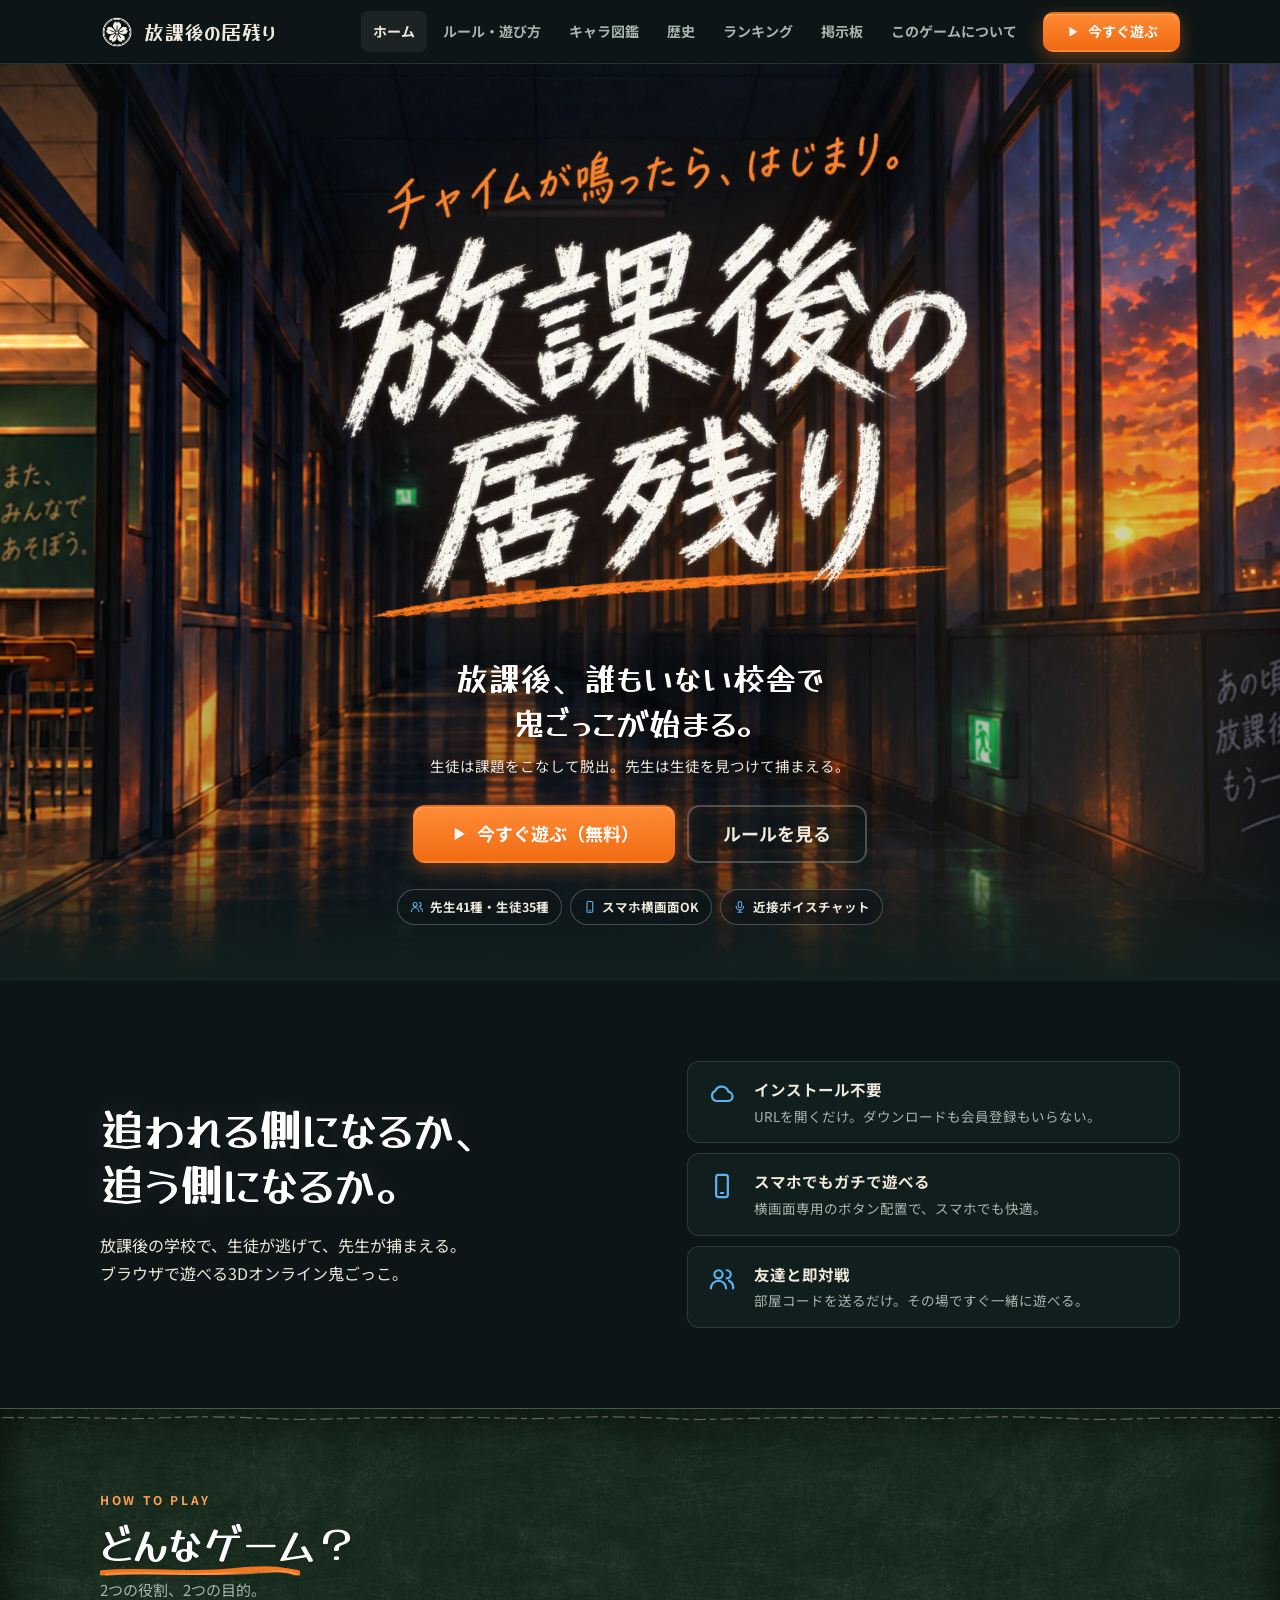
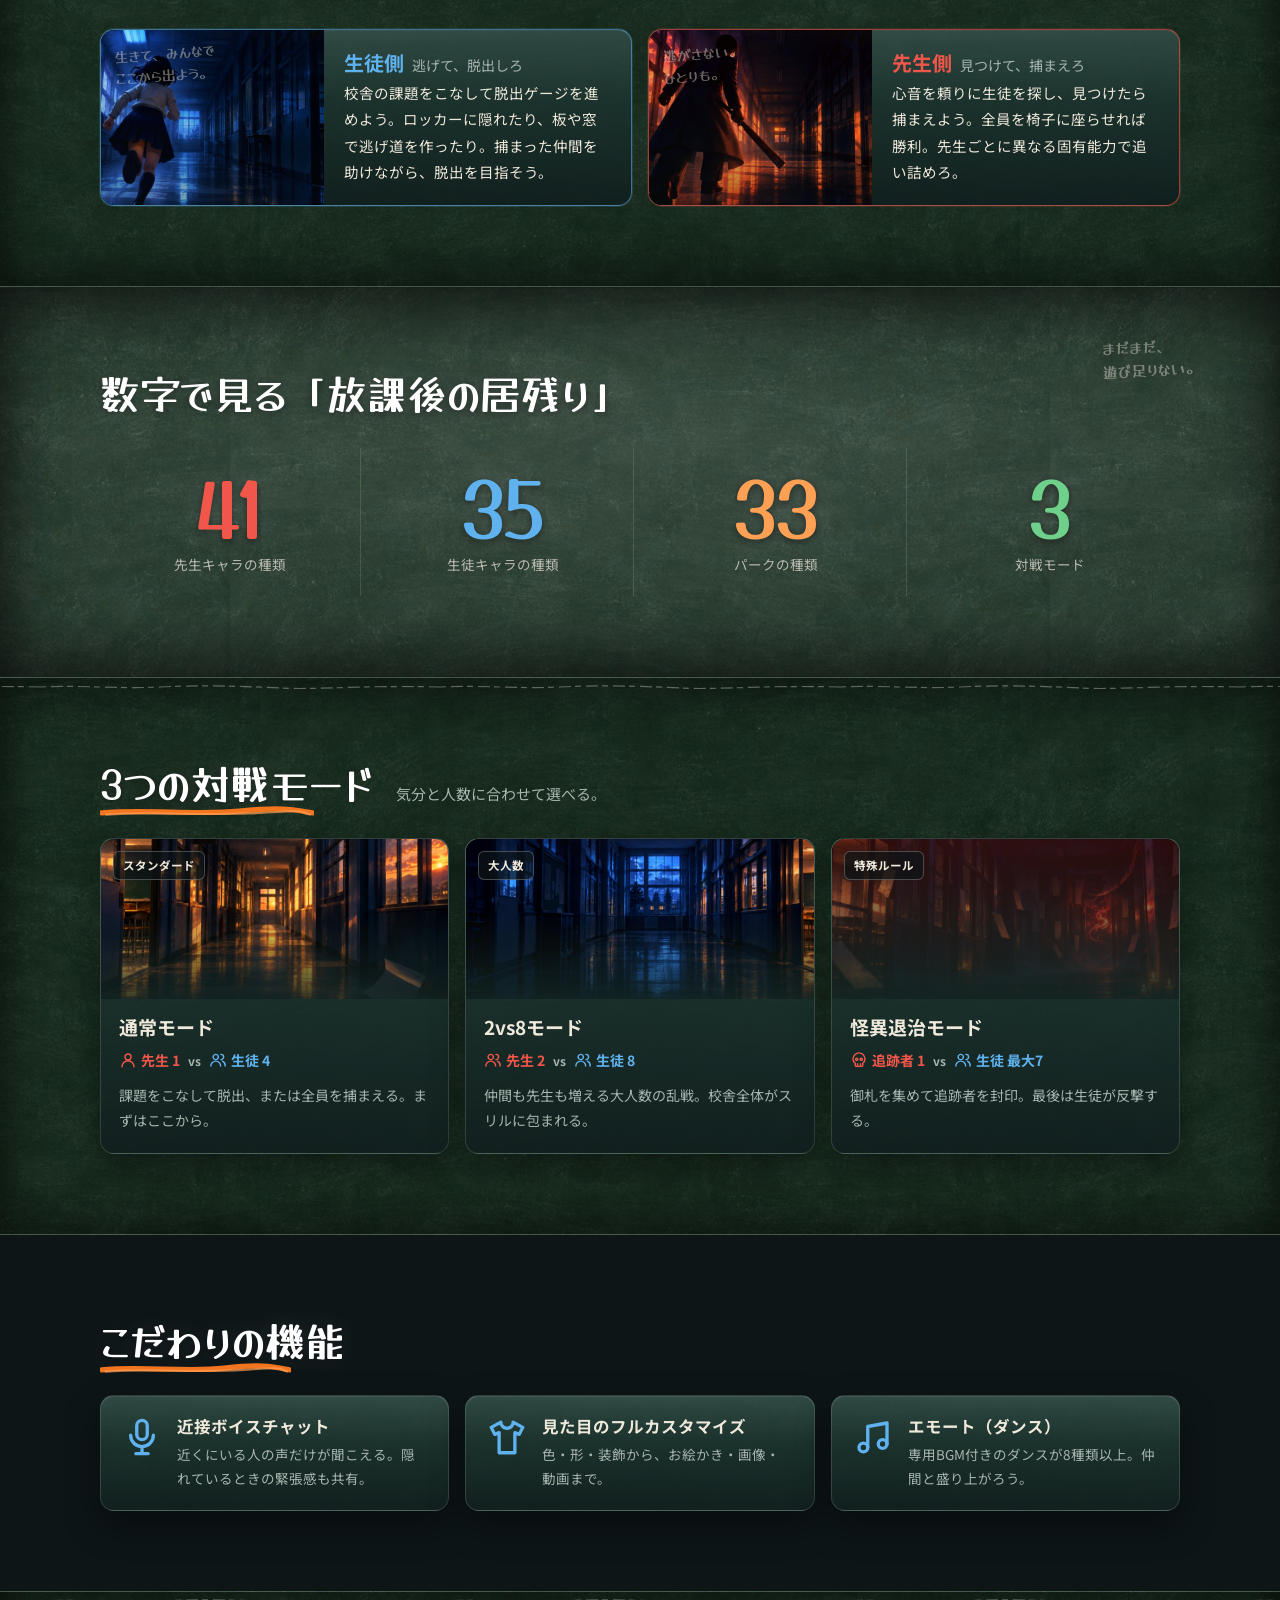
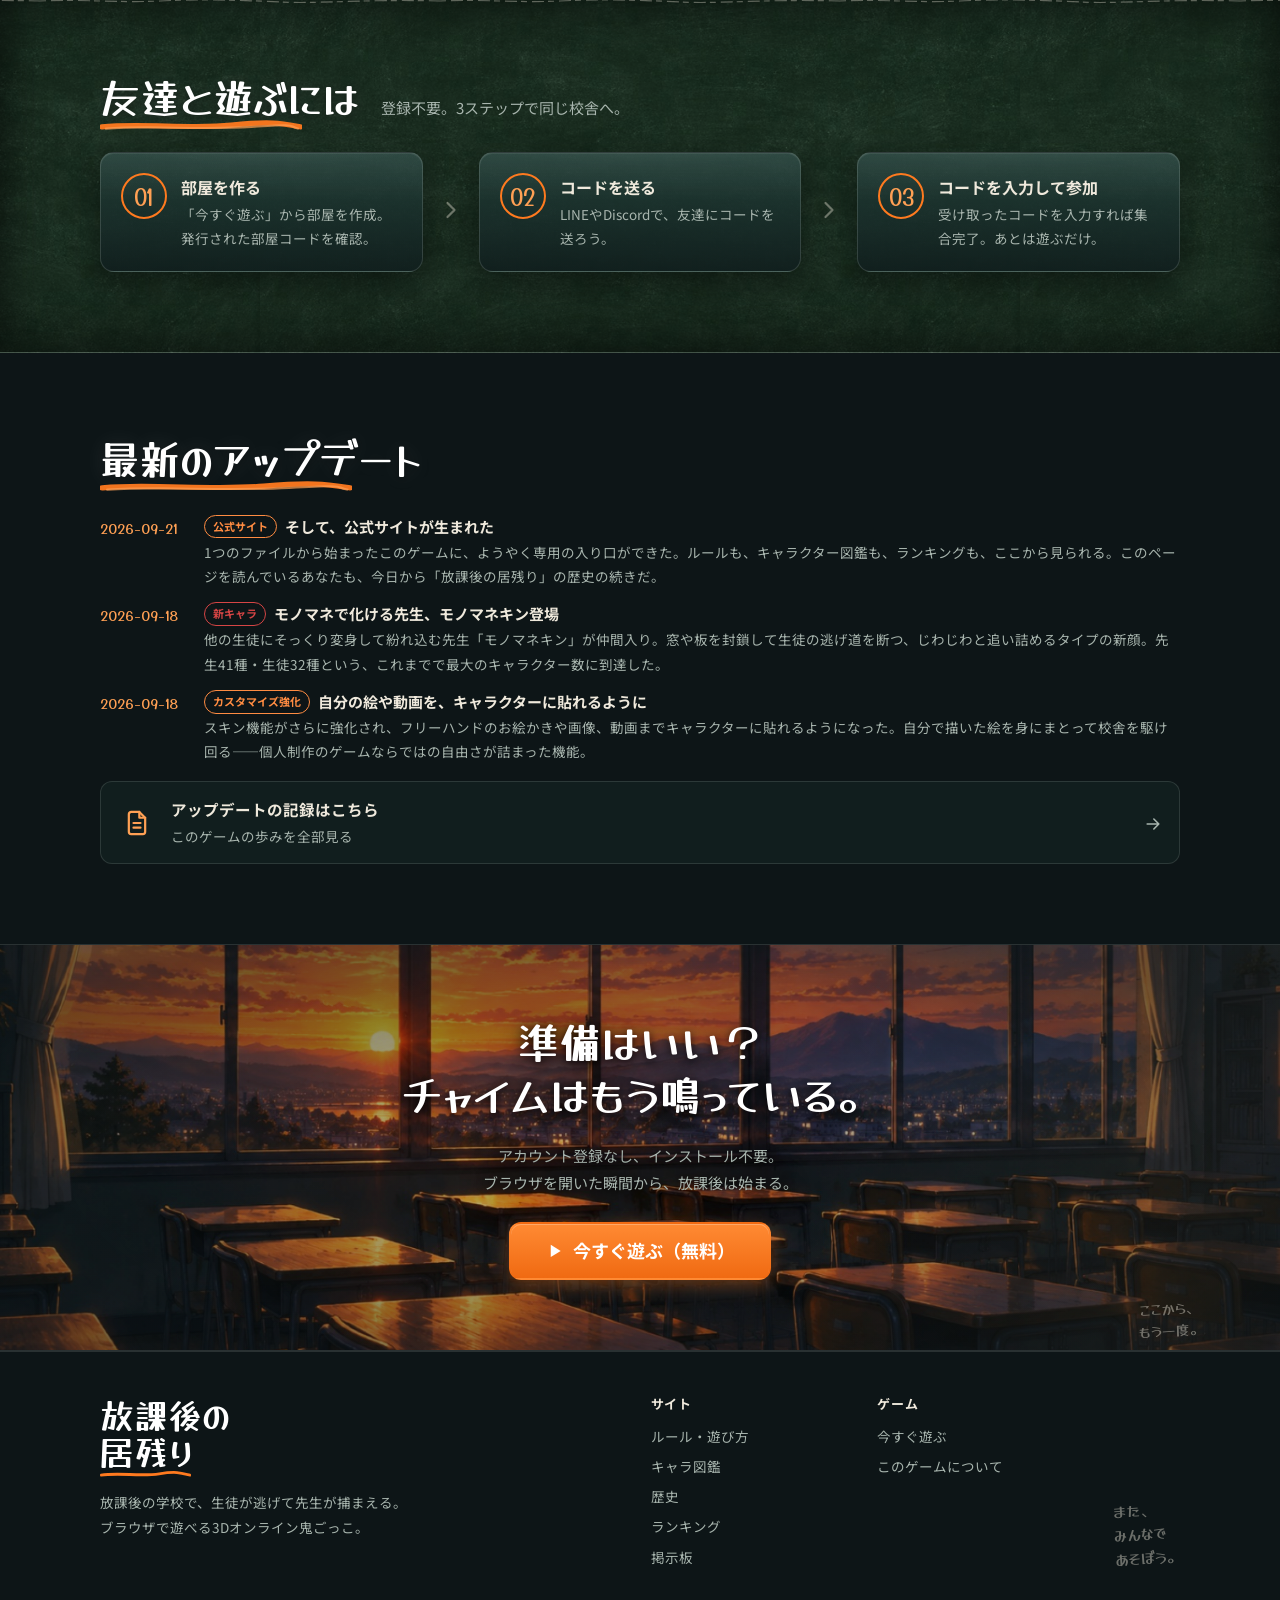
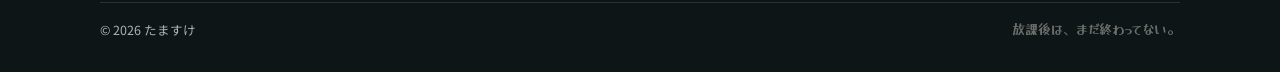
==== commit eda71ea7: "feat: 掲示板機能を追加(1時間リセット・3秒連投防止・保存機能・ゲームアカウント連携) - board.html / js/board.js: 全体掲示板(スレッドなし)を新規実装 - 連携はG" ====
--- a/index.html
+++ b/index.html
@@ -29,7 +29,7 @@
   <div class="container">
     <a class="brand" href="index.html"><img class="brand__mark" src="img/logo-mark.png" alt="" width="34" height="34" decoding="async"><span class="brand__name">放課後の居残り</span></a>
     <div class="header__spacer"></div>
-    <nav class="nav-desktop" aria-label="メインメニュー"><a href="index.html">ホーム</a><a href="rules.html">ルール・遊び方</a><a href="characters.html">キャラ図鑑</a><a href="history.html">歴史</a><a href="ranking.html">ランキング</a><a href="about.html">このゲームについて</a></nav>
+    <nav class="nav-desktop" aria-label="メインメニュー"><a href="index.html">ホーム</a><a href="rules.html">ルール・遊び方</a><a href="characters.html">キャラ図鑑</a><a href="history.html">歴史</a><a href="ranking.html">ランキング</a><a href="board.html">掲示板</a><a href="about.html">このゲームについて</a></nav>
     <a class="btn btn--primary header__cta" href="https://tanakatakeshi811-spec.github.io/houkago-inokori/"><svg class="ic " aria-hidden="true"><use href="#i-play"/></svg>今すぐ遊ぶ</a>
     <button class="nav-toggle" aria-label="メニューを開く" aria-expanded="false"><svg class="ic " aria-hidden="true"><use href="#i-menu"/></svg></button>
   </div>
@@ -38,7 +38,7 @@
   <div class="drawer__backdrop"></div>
   <div class="drawer__panel" role="dialog" aria-label="メニュー">
     <div class="drawer__head"><span class="drawer__title">MENU</span><button class="nav-toggle drawer__close" aria-label="メニューを閉じる"><svg class="ic " aria-hidden="true"><use href="#i-x"/></svg></button></div>
-    <nav><a href="index.html">ホーム<svg class="ic " aria-hidden="true"><use href="#i-chevron-right"/></svg></a><a href="rules.html">ルール・遊び方<svg class="ic " aria-hidden="true"><use href="#i-chevron-right"/></svg></a><a href="characters.html">キャラ図鑑<svg class="ic " aria-hidden="true"><use href="#i-chevron-right"/></svg></a><a href="history.html">歴史<svg class="ic " aria-hidden="true"><use href="#i-chevron-right"/></svg></a><a href="ranking.html">ランキング<svg class="ic " aria-hidden="true"><use href="#i-chevron-right"/></svg></a><a href="about.html">このゲームについて<svg class="ic " aria-hidden="true"><use href="#i-chevron-right"/></svg></a></nav>
+    <nav><a href="index.html">ホーム<svg class="ic " aria-hidden="true"><use href="#i-chevron-right"/></svg></a><a href="rules.html">ルール・遊び方<svg class="ic " aria-hidden="true"><use href="#i-chevron-right"/></svg></a><a href="characters.html">キャラ図鑑<svg class="ic " aria-hidden="true"><use href="#i-chevron-right"/></svg></a><a href="history.html">歴史<svg class="ic " aria-hidden="true"><use href="#i-chevron-right"/></svg></a><a href="ranking.html">ランキング<svg class="ic " aria-hidden="true"><use href="#i-chevron-right"/></svg></a><a href="board.html">掲示板<svg class="ic " aria-hidden="true"><use href="#i-chevron-right"/></svg></a><a href="about.html">このゲームについて<svg class="ic " aria-hidden="true"><use href="#i-chevron-right"/></svg></a></nav>
     <a class="btn btn--primary btn--block" href="https://tanakatakeshi811-spec.github.io/houkago-inokori/"><svg class="ic " aria-hidden="true"><use href="#i-play"/></svg>今すぐ遊ぶ（無料）</a>
   </div>
 </div>
@@ -211,7 +211,7 @@
         <p class="footer__desc">放課後の学校で、生徒が逃げて先生が捕まえる。ブラウザで遊べる3Dオンライン鬼ごっこ。</p>
       </div>
       <div class="footer__cols">
-        <div class="footer__col"><h4>サイト</h4><a href="rules.html">ルール・遊び方</a><a href="characters.html">キャラ図鑑</a><a href="history.html">歴史</a><a href="ranking.html">ランキング</a></div>
+        <div class="footer__col"><h4>サイト</h4><a href="rules.html">ルール・遊び方</a><a href="characters.html">キャラ図鑑</a><a href="history.html">歴史</a><a href="ranking.html">ランキング</a><a href="board.html">掲示板</a></div>
         <div class="footer__col"><h4>ゲーム</h4><a href="https://tanakatakeshi811-spec.github.io/houkago-inokori/">今すぐ遊ぶ</a><a href="about.html">このゲームについて</a></div>
       </div>
       <div class="footer__hand"><span class="hand">また、<br>みんなで<br>あそぼう。</span></div>
--- a/css/style.css
+++ b/css/style.css
@@ -713,14 +713,14 @@
 }
 
 /* ---------- 11. 歴史（タイムライン） ---------- */
-.timeline { position: relative; display: grid; gap: 22px; padding-left: 0; }
-.tl { display: grid; grid-template-columns: 24px 1fr; gap: 14px; position: relative; }
-.tl__rail { position: relative; }
+.timeline { position: relative; display: grid; grid-template-columns: minmax(0, 1fr); gap: 22px; padding-left: 0; }
+.tl { display: grid; grid-template-columns: 24px minmax(0, 1fr); grid-template-rows: auto auto; gap: 14px; position: relative; min-width: 0; }
+.tl__rail { position: relative; grid-column: 1; grid-row: 1 / 3; }
 .tl__rail::before { content: ""; position: absolute; left: 11px; top: 0; bottom: -22px; width: 2px; background: var(--line-strong); }
 .tl:last-of-type .tl__rail::before { display: none; }
 .tl__dot { position: relative; z-index: 1; width: 24px; height: 24px; border-radius: 50%; background: var(--ink); border: 3px solid var(--tl-color, var(--blue)); box-shadow: 0 0 12px color-mix(in srgb, var(--tl-color, var(--blue)) 60%, transparent); margin-top: 14px; }
-.tl__date { font-family: var(--font-chalk); font-size: 16px; color: var(--chalk); margin-bottom: 6px; }
-.tl__card { padding: 16px 18px; }
+.tl__date { grid-column: 2; grid-row: 1; font-family: var(--font-chalk); font-size: 16px; color: var(--chalk); margin-bottom: 6px; }
+.tl__card { grid-column: 2; grid-row: 2; padding: 16px 18px; min-width: 0; }
 .tl__tag { display: inline-block; font-size: 11.5px; font-weight: 700; padding: 2px 10px; border-radius: 999px; border: 1px solid var(--tl-color, var(--blue)); color: var(--tl-color, var(--blue)); margin-bottom: 8px; }
 .tl__title { font-size: 17px; margin-bottom: 6px; }
 .tl__body { color: var(--chalk-dim); font-size: 14px; }
@@ -728,8 +728,10 @@
 .tl__end .tl__dot { margin-top: 0; border-color: var(--chalk-faint); box-shadow: none; }
 .tl__end span { font-weight: 700; }
 @media (min-width: 640px) {
-  .tl { grid-template-columns: 120px 24px 1fr; }
-  .tl__date { text-align: right; margin: 12px 0 0; }
+  .tl { grid-template-columns: 120px 24px minmax(0, 1fr); grid-template-rows: auto; }
+  .tl__date { grid-column: 1; grid-row: 1; text-align: right; margin: 12px 0 0; }
+  .tl__rail { grid-column: 2; grid-row: 1; }
+  .tl__card { grid-column: 3; grid-row: 1; }
   .tl__end { padding-left: 134px; }
 }
 
@@ -951,3 +953,71 @@
 
 /* 一枚絵が入った箇所では、代用で置いていた大きなチョーク文字は使わない */
 .role-card__glyph { display: none; }
+
+/* ---------- 17. 掲示板 ---------- */
+.board-status { display: flex; flex-wrap: wrap; align-items: center; gap: 10px; padding: 10px 16px; border-radius: 999px; border: 1px solid var(--line-strong); background: rgba(20, 38, 35, 0.6); font-size: 13.5px; margin-bottom: 16px; width: fit-content; }
+.board-status .ic { color: var(--green); }
+.board-status b { color: var(--chalk); font-variant-numeric: tabular-nums; }
+
+.bd-panel[hidden] { display: none; }
+
+.bd-compose { display: flex; margin-bottom: 18px; }
+.bd-compose__row { display: flex; gap: 14px; width: 100%; align-items: flex-start; }
+.bd-avatar-btn { flex: none; border-radius: 50%; }
+.bd-avatar-btn .avatar { width: 48px; height: 48px; font-size: 24px; cursor: pointer; transition: border-color 0.2s, transform 0.2s; }
+.bd-avatar-btn:hover .avatar { border-color: var(--orange); transform: scale(1.05); }
+.bd-compose__body { flex: 1; min-width: 0; display: grid; gap: 8px; }
+#composeName {
+  width: 100%; box-sizing: border-box; background: rgba(13, 21, 23, 0.55); border: 1px solid var(--line-strong);
+  color: var(--chalk); padding: 9px 12px; border-radius: 9px; font-size: 14px;
+}
+#composeText {
+  width: 100%; box-sizing: border-box; background: rgba(13, 21, 23, 0.55); border: 1px solid var(--line-strong);
+  color: var(--chalk); padding: 10px 12px; border-radius: 9px; font-size: 14.5px; resize: vertical; min-height: 54px; font-family: inherit;
+}
+#composeName:focus, #composeText:focus { outline: none; border-color: var(--orange); }
+.bd-compose__foot { display: flex; align-items: center; justify-content: space-between; gap: 10px; flex-wrap: wrap; }
+.bd-compose__count { color: var(--chalk-dim); font-size: 12.5px; font-variant-numeric: tabular-nums; }
+.bd-icongrid { display: grid; grid-template-columns: repeat(8, 1fr); gap: 6px; padding: 10px; border-radius: 10px; background: rgba(13, 21, 23, 0.5); border: 1px solid var(--line); }
+.bd-icongrid[hidden] { display: none; }
+.bd-icongrid div { display: grid; place-items: center; aspect-ratio: 1; border-radius: 8px; font-size: 18px; cursor: pointer; border: 1px solid transparent; }
+.bd-icongrid div:hover { background: rgba(255, 255, 255, 0.08); }
+.bd-icongrid div.sel { border-color: var(--orange); background: rgba(255, 122, 31, 0.15); }
+.bd-cooldown { color: var(--orange-2); font-size: 12.5px; font-weight: 700; margin: 0; }
+.bd-cooldown[hidden] { display: none; }
+
+.bd-locked { display: flex; gap: 16px; align-items: flex-start; margin-bottom: 18px; }
+.bd-locked .ic--lg { color: var(--orange-2); flex: none; margin-top: 2px; }
+.bd-locked__title { font-weight: 700; font-size: 16px; margin-bottom: 4px; }
+.bd-locked__text { color: var(--chalk-dim); font-size: 13.5px; }
+.bd-locked__actions { display: flex; gap: 10px; flex-wrap: wrap; margin-top: 12px; }
+
+.bd-meta { display: flex; align-items: center; gap: 8px; color: var(--chalk-dim); font-size: 13px; margin-bottom: 14px; }
+.bd-meta .ic { color: var(--blue); flex: none; }
+
+.bd-list { display: grid; gap: 10px; }
+.bd-post { padding: 14px 16px; background: rgba(20, 38, 35, 0.6); border: 1px solid var(--line); border-radius: 12px; animation: card-in 0.4s cubic-bezier(0.2, 0.7, 0.2, 1) both; }
+.bd-post__head { display: flex; align-items: center; gap: 10px; margin-bottom: 8px; }
+.bd-post__head .avatar { width: 34px; height: 34px; font-size: 17px; flex: none; }
+.bd-post__name { font-weight: 700; font-size: 14.5px; }
+.bd-post__id { color: var(--chalk-faint); font-size: 11.5px; font-variant-numeric: tabular-nums; }
+.bd-post__time { margin-left: auto; color: var(--chalk-dim); font-size: 12px; text-align: right; flex: none; white-space: nowrap; }
+.bd-post__left { display: block; color: var(--chalk-faint); font-size: 11px; }
+.bd-post__text { font-size: 14.5px; white-space: pre-wrap; word-break: break-word; color: var(--chalk); }
+.bd-post__actions { display: flex; justify-content: flex-end; gap: 8px; margin-top: 10px; }
+.bd-post__actions button {
+  display: inline-flex; align-items: center; gap: 6px; padding: 6px 14px; border-radius: 999px; font-size: 12.5px; font-weight: 700;
+  border: 1px solid var(--line-strong); background: rgba(13, 21, 23, 0.55); color: var(--chalk-dim); transition: border-color 0.2s, color 0.2s;
+}
+.bd-post__actions button:hover { border-color: var(--orange); color: var(--orange-2); }
+.bd-post__actions button.is-saved { border-color: var(--green); color: var(--green); }
+.bd-post__actions button .ic { width: 14px; height: 14px; }
+.bd-del-btn:hover { border-color: var(--red) !important; color: var(--red) !important; }
+
+.bd-status { padding: 22px; text-align: center; color: var(--chalk-dim); font-size: 14px; }
+.bd-status.bad { color: var(--red); }
+.bd-status[hidden] { display: none; }
+
+@media (min-width: 640px) {
+  .bd-icongrid { grid-template-columns: repeat(10, 1fr); }
+}
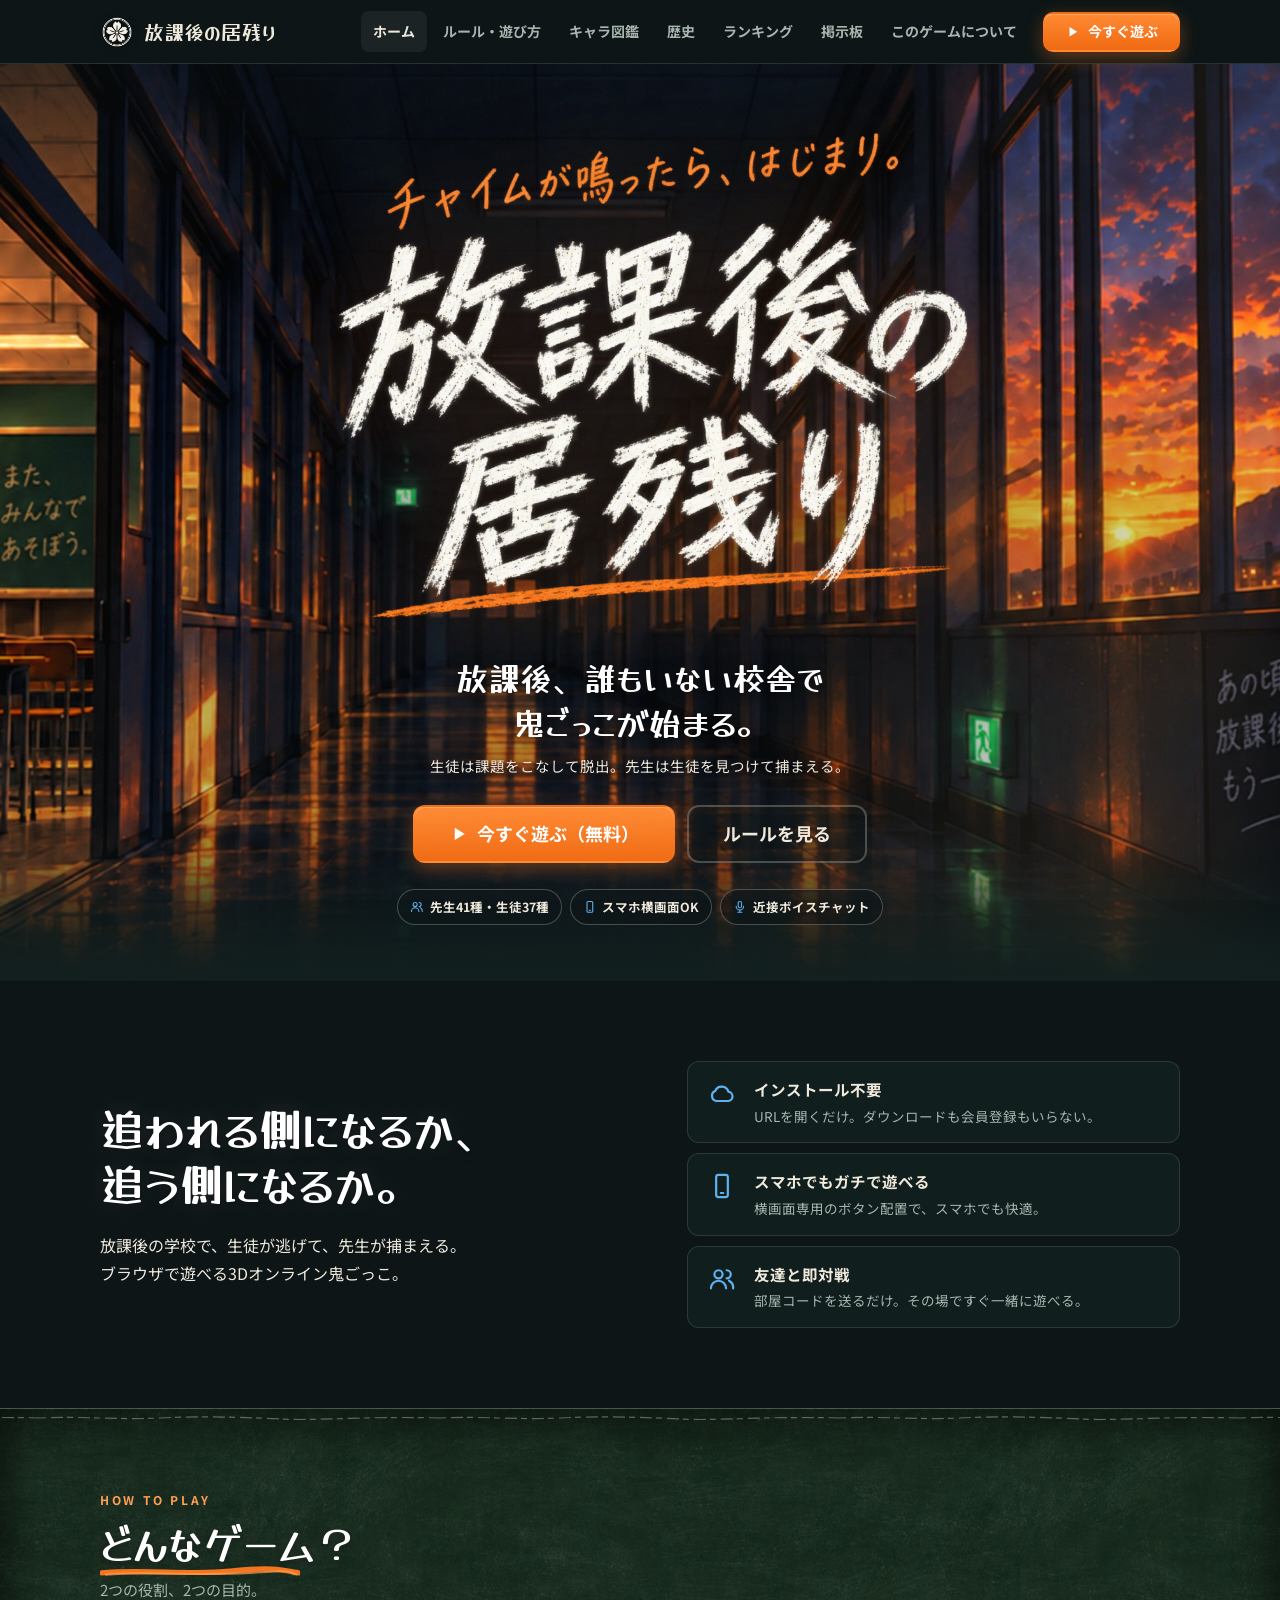
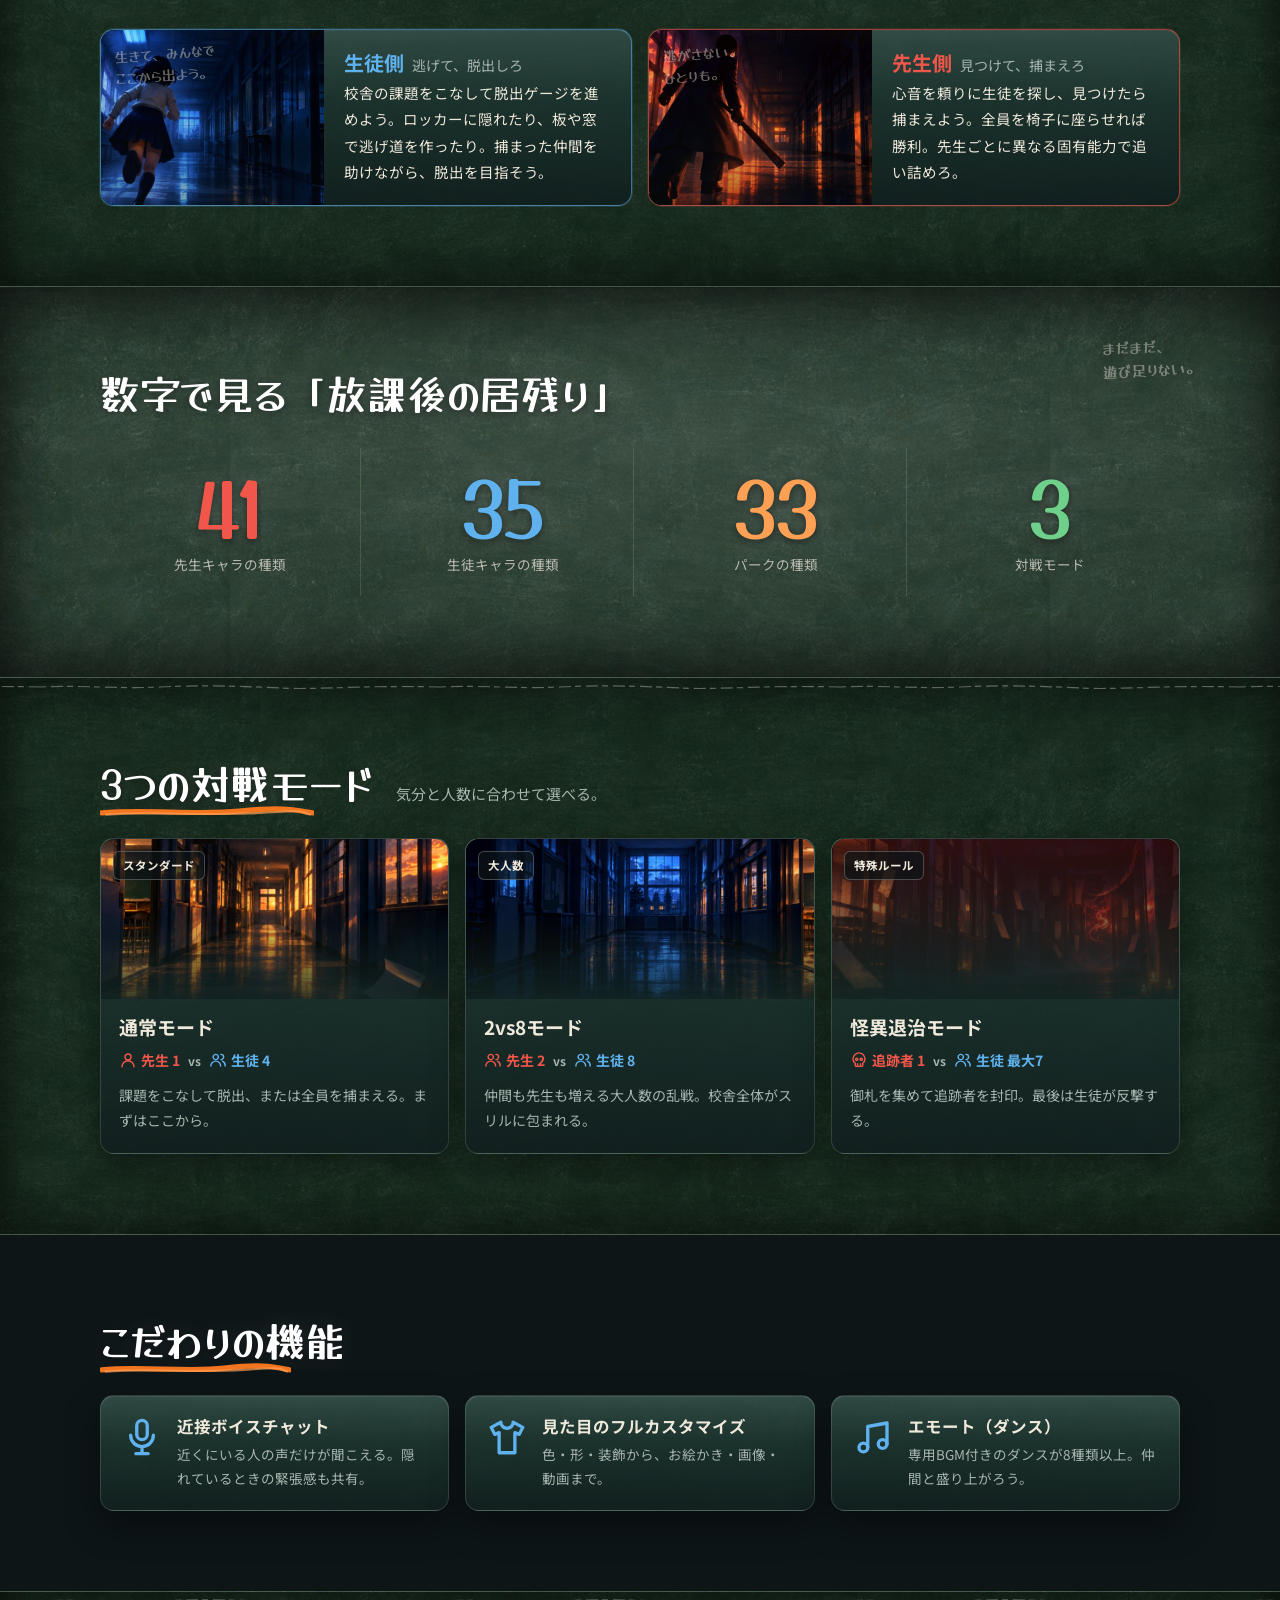
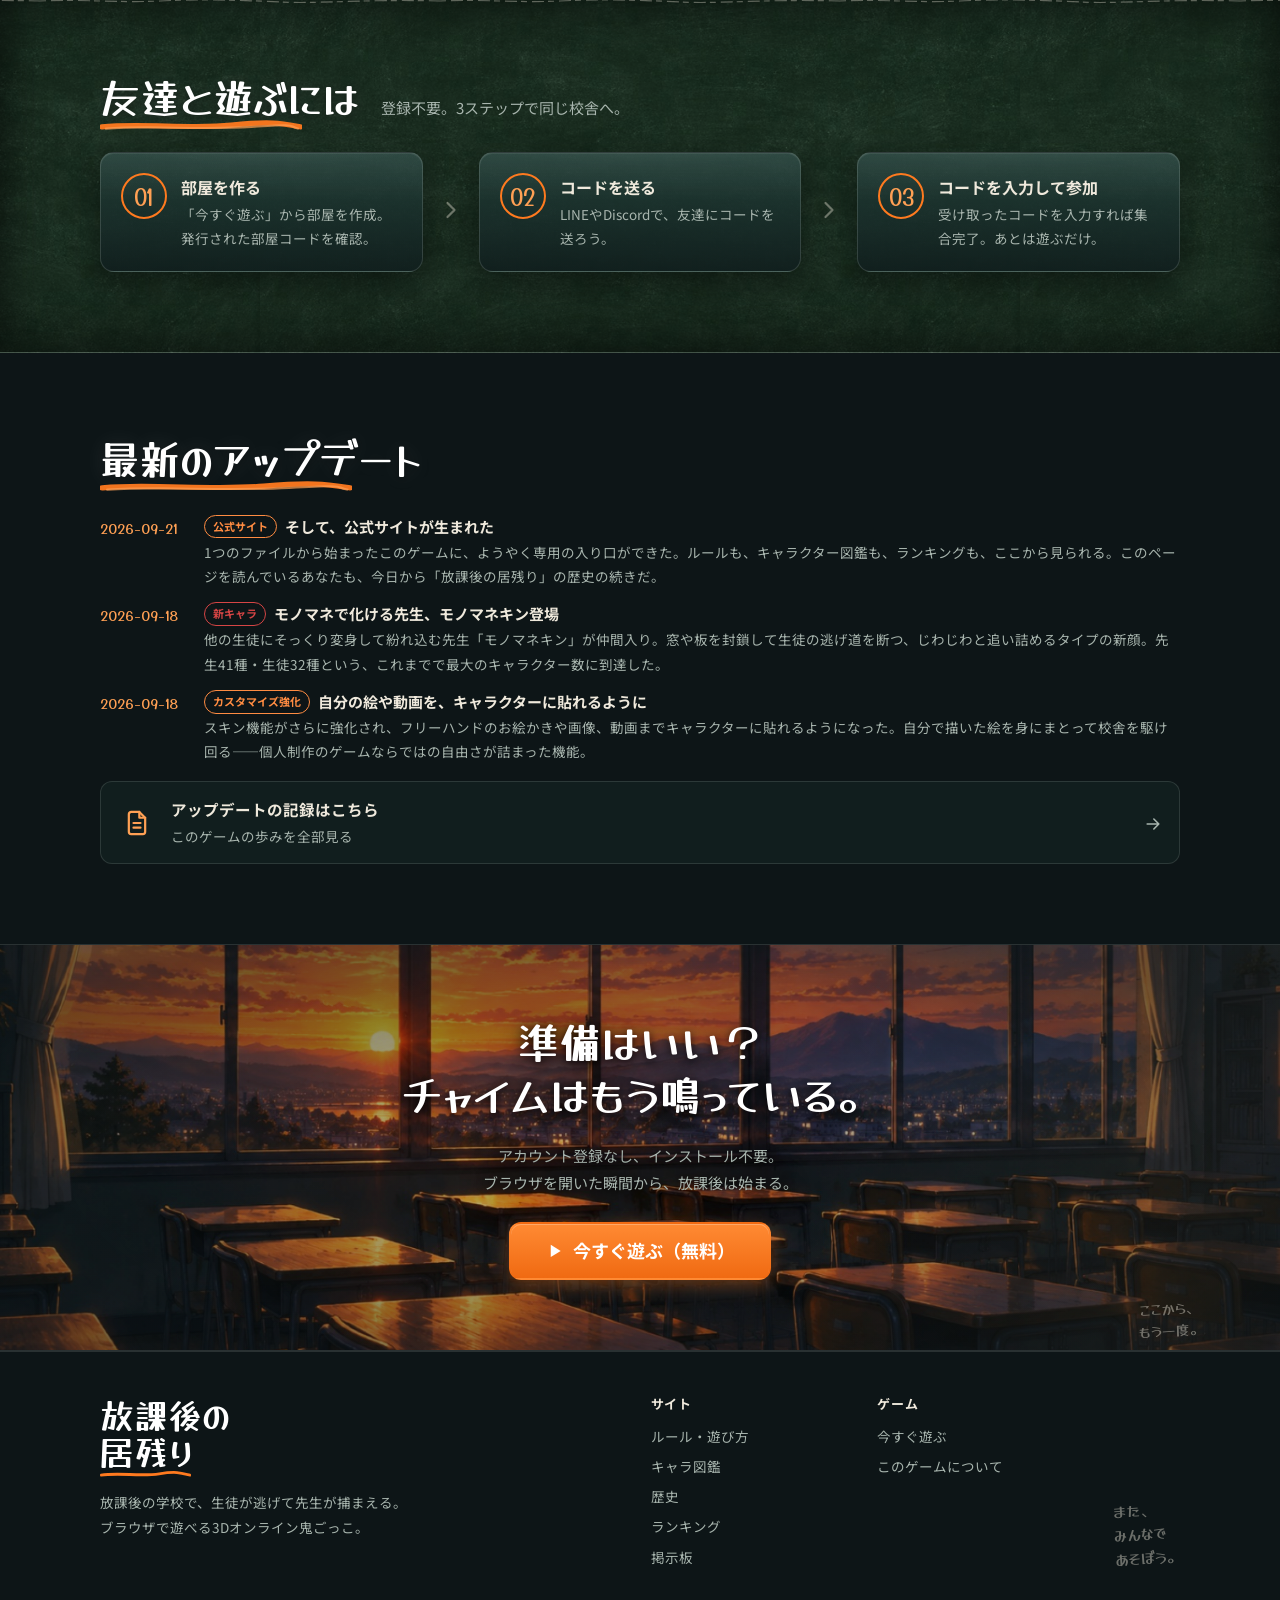
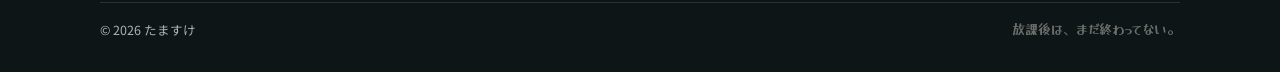
==== commit 151905cc: "feat: キャラ図鑑を最新化(先生41種・生徒37種、計78体) 本編ゲームに新生徒「九十九 歯車」(科学部・ロボット変身)を追加、 「紫ノ宮 蓮」を「硝子宮 蓮」に改名、以前から漏れていた「田中太" ====
--- a/index.html
+++ b/index.html
@@ -4,9 +4,9 @@
 <meta charset="UTF-8">
 <meta name="viewport" content="width=device-width, initial-scale=1, viewport-fit=cover">
 <title>放課後の居残り | ブラウザで遊べる3Dオンライン鬼ごっこ</title>
-<meta name="description" content="放課後の学校で生徒が逃げて先生が捕まえる、ブラウザ3Dオンライン鬼ごっこ。インストール不要・無料・スマホ対応。先生41種・生徒35種から選べる。">
+<meta name="description" content="放課後の学校で生徒が逃げて先生が捕まえる、ブラウザ3Dオンライン鬼ごっこ。インストール不要・無料・スマホ対応。先生41種・生徒37種から選べる。">
 <meta property="og:title" content="放課後の居残り | ブラウザで遊べる3Dオンライン鬼ごっこ">
-<meta property="og:description" content="放課後の学校で生徒が逃げて先生が捕まえる、ブラウザ3Dオンライン鬼ごっこ。インストール不要・無料・スマホ対応。先生41種・生徒35種から選べる。">
+<meta property="og:description" content="放課後の学校で生徒が逃げて先生が捕まえる、ブラウザ3Dオンライン鬼ごっこ。インストール不要・無料・スマホ対応。先生41種・生徒37種から選べる。">
 <meta property="og:image" content="https://houkago-inokori.com/img/ogp.png">
 <meta property="og:url" content="https://houkago-inokori.com/">
 <meta property="og:type" content="website">
@@ -57,7 +57,7 @@
       <a class="btn btn--outline btn--lg" href="rules.html">ルールを見る</a>
     </div>
     <div class="hero__badges">
-      <span class="badge"><svg class="ic " aria-hidden="true"><use href="#i-users"/></svg>先生41種・生徒35種</span>
+      <span class="badge"><svg class="ic " aria-hidden="true"><use href="#i-users"/></svg>先生41種・生徒37種</span>
       <span class="badge"><svg class="ic " aria-hidden="true"><use href="#i-phone"/></svg>スマホ横画面OK</span>
       <span class="badge"><svg class="ic " aria-hidden="true"><use href="#i-mic"/></svg>近接ボイスチャット</span>
     </div>
--- a/css/style.css
+++ b/css/style.css
@@ -315,6 +315,9 @@
 .page-hero .lead { margin-top: 12px; font-size: 16px; color: var(--chalk); }
 .page-hero .hand { position: absolute; right: 24px; bottom: 0; display: none; }
 @media (min-width: 900px) { .page-hero { padding: 64px 0 56px; } .page-hero .hand { display: inline-block; } }
+/* 掲示板ページ専用: ヒーローを詰めて投稿一覧までの距離を短くする(下までスクロールしないと投稿が見えない問題の対策) */
+.page-hero--tight { padding-bottom: 22px; }
+@media (min-width: 900px) { .page-hero--tight { padding-bottom: 30px; } }
 
 /* ---------- 6. トップ：ヒーロー ---------- */
 .hero {
@@ -955,16 +958,22 @@
 .role-card__glyph { display: none; }
 
 /* ---------- 17. 掲示板 ---------- */
-.board-status { display: flex; flex-wrap: wrap; align-items: center; gap: 10px; padding: 10px 16px; border-radius: 999px; border: 1px solid var(--line-strong); background: rgba(20, 38, 35, 0.6); font-size: 13.5px; margin-bottom: 16px; width: fit-content; }
-.board-status .ic { color: var(--green); }
+/* 連携中パネル。テキストと「解除する」ボタンをflexで並べる。fit-contentは
+   デスクトップでピル状に見せるためのものだが、テキストが伸びても
+   max-width:100%で必ずコンテナ内に収まるようにしておく(モバイル安全策) */
+.board-status { display: flex; flex-wrap: wrap; align-items: center; gap: 8px 14px; padding: 10px 16px; border-radius: 16px; border: 1px solid var(--line-strong); background: rgba(20, 38, 35, 0.6); font-size: 13.5px; margin-bottom: 14px; width: fit-content; max-width: 100%; }
+.board-status .ic { color: var(--green); flex: none; }
 .board-status b { color: var(--chalk); font-variant-numeric: tabular-nums; }
+.board-status__text { min-width: 0; }
+.bd-unlink-btn { flex: none; border: 1px solid var(--line-strong); background: rgba(13, 21, 23, 0.55); color: var(--chalk-dim); font-size: 12px; font-weight: 700; padding: 5px 12px; border-radius: 999px; transition: border-color 0.2s, color 0.2s; }
+.bd-unlink-btn:hover { border-color: var(--red); color: var(--red); }
 
 .bd-panel[hidden] { display: none; }
 
-.bd-compose { display: flex; margin-bottom: 18px; }
-.bd-compose__row { display: flex; gap: 14px; width: 100%; align-items: flex-start; }
+.bd-compose { display: flex; margin-bottom: 14px; }
+.bd-compose__row { display: flex; gap: 12px; width: 100%; align-items: flex-start; }
 .bd-avatar-btn { flex: none; border-radius: 50%; }
-.bd-avatar-btn .avatar { width: 48px; height: 48px; font-size: 24px; cursor: pointer; transition: border-color 0.2s, transform 0.2s; }
+.bd-avatar-btn .avatar { width: 40px; height: 40px; font-size: 20px; margin: 0; cursor: pointer; transition: border-color 0.2s, transform 0.2s; }
 .bd-avatar-btn:hover .avatar { border-color: var(--orange); transform: scale(1.05); }
 .bd-compose__body { flex: 1; min-width: 0; display: grid; gap: 8px; }
 #composeName {
@@ -986,27 +995,43 @@
 .bd-cooldown { color: var(--orange-2); font-size: 12.5px; font-weight: 700; margin: 0; }
 .bd-cooldown[hidden] { display: none; }
 
-.bd-locked { display: flex; gap: 16px; align-items: flex-start; margin-bottom: 18px; }
+.bd-locked { display: flex; gap: 14px; align-items: flex-start; margin-bottom: 14px; }
 .bd-locked .ic--lg { color: var(--orange-2); flex: none; margin-top: 2px; }
+.bd-locked__body { min-width: 0; }
 .bd-locked__title { font-weight: 700; font-size: 16px; margin-bottom: 4px; }
 .bd-locked__text { color: var(--chalk-dim); font-size: 13.5px; }
 .bd-locked__actions { display: flex; gap: 10px; flex-wrap: wrap; margin-top: 12px; }
-
-.bd-meta { display: flex; align-items: center; gap: 8px; color: var(--chalk-dim); font-size: 13px; margin-bottom: 14px; }
+.bd-linkform { display: flex; gap: 8px; flex-wrap: wrap; margin-top: 12px; }
+.bd-linkform[hidden] { display: none; }
+#linkCodeInput {
+  flex: 1; min-width: 120px; box-sizing: border-box; background: rgba(13, 21, 23, 0.55); border: 1px solid var(--line-strong);
+  color: var(--chalk); padding: 10px 12px; border-radius: 9px; font-size: 18px; letter-spacing: 0.3em; text-align: center; font-variant-numeric: tabular-nums;
+}
+#linkCodeInput:focus { outline: none; border-color: var(--orange); }
+.bd-linkform__msg { font-size: 13px; font-weight: 700; margin-top: 8px; color: var(--chalk-dim); }
+.bd-linkform__msg.ok { color: var(--green); }
+.bd-linkform__msg.bad { color: var(--red); }
+.bd-linkform__msg[hidden] { display: none; }
+
+.bd-meta { display: flex; align-items: center; gap: 8px; color: var(--chalk-dim); font-size: 12.5px; margin-bottom: 10px; }
 .bd-meta .ic { color: var(--blue); flex: none; }
 
-.bd-list { display: grid; gap: 10px; }
-.bd-post { padding: 14px 16px; background: rgba(20, 38, 35, 0.6); border: 1px solid var(--line); border-radius: 12px; animation: card-in 0.4s cubic-bezier(0.2, 0.7, 0.2, 1) both; }
-.bd-post__head { display: flex; align-items: center; gap: 10px; margin-bottom: 8px; }
-.bd-post__head .avatar { width: 34px; height: 34px; font-size: 17px; flex: none; }
-.bd-post__name { font-weight: 700; font-size: 14.5px; }
+/* 投稿一覧はページ全体をどこまでもスクロールさせず、この枠の中だけで
+   スクロールさせる(「掲示板がどんどん下に行って見えなくなる」対策)。
+   新しい投稿はAPI側で既に先頭に来る順なので、枠の一番上を見れば常に最新。 */
+.bd-list { display: grid; gap: 8px; max-height: min(64vh, 560px); overflow-y: auto; padding-right: 4px; scrollbar-width: thin; scrollbar-color: var(--line-strong) transparent; }
+.bd-list::-webkit-scrollbar { width: 6px; }
+.bd-list::-webkit-scrollbar-thumb { background: var(--line-strong); border-radius: 999px; }
+.bd-post { padding: 10px 12px; background: rgba(20, 38, 35, 0.6); border: 1px solid var(--line); border-radius: 10px; animation: card-in 0.4s cubic-bezier(0.2, 0.7, 0.2, 1) both; }
+.bd-post__head { display: flex; align-items: center; gap: 8px; margin-bottom: 5px; }
+.bd-post__head .avatar { width: 26px; height: 26px; font-size: 13px; margin: 0; flex: none; }
+.bd-post__name { font-weight: 700; font-size: 13.5px; min-width: 0; overflow: hidden; text-overflow: ellipsis; white-space: nowrap; max-width: 45%; }
 .bd-post__id { color: var(--chalk-faint); font-size: 11.5px; font-variant-numeric: tabular-nums; }
-.bd-post__time { margin-left: auto; color: var(--chalk-dim); font-size: 12px; text-align: right; flex: none; white-space: nowrap; }
-.bd-post__left { display: block; color: var(--chalk-faint); font-size: 11px; }
-.bd-post__text { font-size: 14.5px; white-space: pre-wrap; word-break: break-word; color: var(--chalk); }
-.bd-post__actions { display: flex; justify-content: flex-end; gap: 8px; margin-top: 10px; }
+.bd-post__time { margin-left: auto; color: var(--chalk-dim); font-size: 11.5px; text-align: right; flex: none; white-space: nowrap; }
+.bd-post__text { font-size: 14px; white-space: pre-wrap; word-break: break-word; overflow-wrap: anywhere; color: var(--chalk); }
+.bd-post__actions { display: flex; justify-content: flex-end; gap: 8px; margin-top: 8px; }
 .bd-post__actions button {
-  display: inline-flex; align-items: center; gap: 6px; padding: 6px 14px; border-radius: 999px; font-size: 12.5px; font-weight: 700;
+  display: inline-flex; align-items: center; gap: 6px; padding: 5px 12px; border-radius: 999px; font-size: 12px; font-weight: 700;
   border: 1px solid var(--line-strong); background: rgba(13, 21, 23, 0.55); color: var(--chalk-dim); transition: border-color 0.2s, color 0.2s;
 }
 .bd-post__actions button:hover { border-color: var(--orange); color: var(--orange-2); }
@@ -1014,10 +1039,57 @@
 .bd-post__actions button .ic { width: 14px; height: 14px; }
 .bd-del-btn:hover { border-color: var(--red) !important; color: var(--red) !important; }
 
-.bd-status { padding: 22px; text-align: center; color: var(--chalk-dim); font-size: 14px; }
+.bd-status { padding: 18px; text-align: center; color: var(--chalk-dim); font-size: 14px; }
 .bd-status.bad { color: var(--red); }
 .bd-status[hidden] { display: none; }
 
 @media (min-width: 640px) {
   .bd-icongrid { grid-template-columns: repeat(10, 1fr); }
 }
+
+/* ---------- 18. 管理者パネル(admin.html、2026-09-22追加) ---------- */
+/* パスワード未入力時はこの2枚(ゲート/パネル本体)で完全に出し分ける。
+   実際の許可・拒否はWorker側のトークン検証が担うため、ここは
+   「一般ユーザーの目に触れさせない」ための表示制御に過ぎない。 */
+.admin-gate { max-width: 460px; margin: 0 auto; text-align: center; }
+.admin-gate__row { display: flex; gap: 10px; margin-top: 14px; }
+#adminPassInput {
+  flex: 1; min-width: 0; box-sizing: border-box; background: rgba(13, 21, 23, 0.55); border: 1px solid var(--line-strong);
+  color: var(--chalk); padding: 10px 12px; border-radius: 9px; font-size: 15px;
+}
+#adminPassInput:focus { outline: none; border-color: var(--orange); }
+.admin-gate__msg { font-size: 13px; font-weight: 700; margin-top: 10px; color: var(--chalk-dim); }
+.admin-gate__msg.ok { color: var(--green); }
+.admin-gate__msg.bad { color: var(--red); }
+.admin-gate__msg[hidden] { display: none; }
+
+.admin-panel[hidden] { display: none; }
+.admin-section { margin-bottom: 26px; }
+.admin-section__title { display: flex; align-items: center; gap: 8px; font-weight: 700; font-size: 16px; margin-bottom: 10px; }
+.admin-section__title .ic { color: var(--orange-2); }
+.admin-section__hint { color: var(--chalk-dim); font-size: 12.5px; margin: -4px 0 10px; }
+
+.admin-form { display: grid; gap: 8px; grid-template-columns: 1fr; }
+.admin-form input[type="text"], .admin-form input[type="number"], .admin-form textarea {
+  width: 100%; box-sizing: border-box; background: rgba(13, 21, 23, 0.55); border: 1px solid var(--line-strong);
+  color: var(--chalk); padding: 9px 12px; border-radius: 9px; font-size: 14px; font-family: inherit;
+}
+.admin-form input:focus, .admin-form textarea:focus { outline: none; border-color: var(--orange); }
+.admin-form__row { display: flex; gap: 8px; flex-wrap: wrap; align-items: center; }
+.admin-form__row > * { flex: 1; min-width: 120px; }
+.admin-form label.admin-check { display: flex; align-items: center; gap: 6px; flex: none; min-width: auto; color: var(--chalk-dim); font-size: 13.5px; font-weight: 700; }
+.admin-form__foot { display: flex; justify-content: flex-end; margin-top: 2px; }
+.btn--danger { background: linear-gradient(180deg, #f0645a, #c9362b); color: #fff; box-shadow: 0 6px 18px rgba(240, 87, 74, 0.35), inset 0 1px 0 rgba(255, 255, 255, 0.2); }
+.btn--danger:hover { box-shadow: 0 10px 24px rgba(240, 87, 74, 0.45), inset 0 1px 0 rgba(255, 255, 255, 0.2); }
+
+.admin-msg { font-size: 13px; font-weight: 700; margin-top: 8px; color: var(--chalk-dim); }
+.admin-msg.ok { color: var(--green); }
+.admin-msg.bad { color: var(--red); }
+.admin-msg[hidden] { display: none; }
+
+.admin-ban-row { padding: 9px 12px; background: rgba(20, 38, 35, 0.6); border: 1px solid var(--line); border-radius: 10px; display: flex; align-items: center; gap: 10px; flex-wrap: wrap; }
+.admin-ban-row__main { flex: 1; min-width: 0; }
+.admin-ban-row__id { font-weight: 700; font-size: 13.5px; font-variant-numeric: tabular-nums; }
+.admin-ban-row__meta { color: var(--chalk-dim); font-size: 12px; margin-top: 2px; }
+.admin-ban-row__tag { display: inline-block; padding: 2px 8px; border-radius: 999px; font-size: 11px; font-weight: 700; background: rgba(240, 87, 74, 0.18); color: var(--red); margin-right: 6px; }
+.admin-ban-list { display: grid; gap: 8px; margin-top: 10px; }
